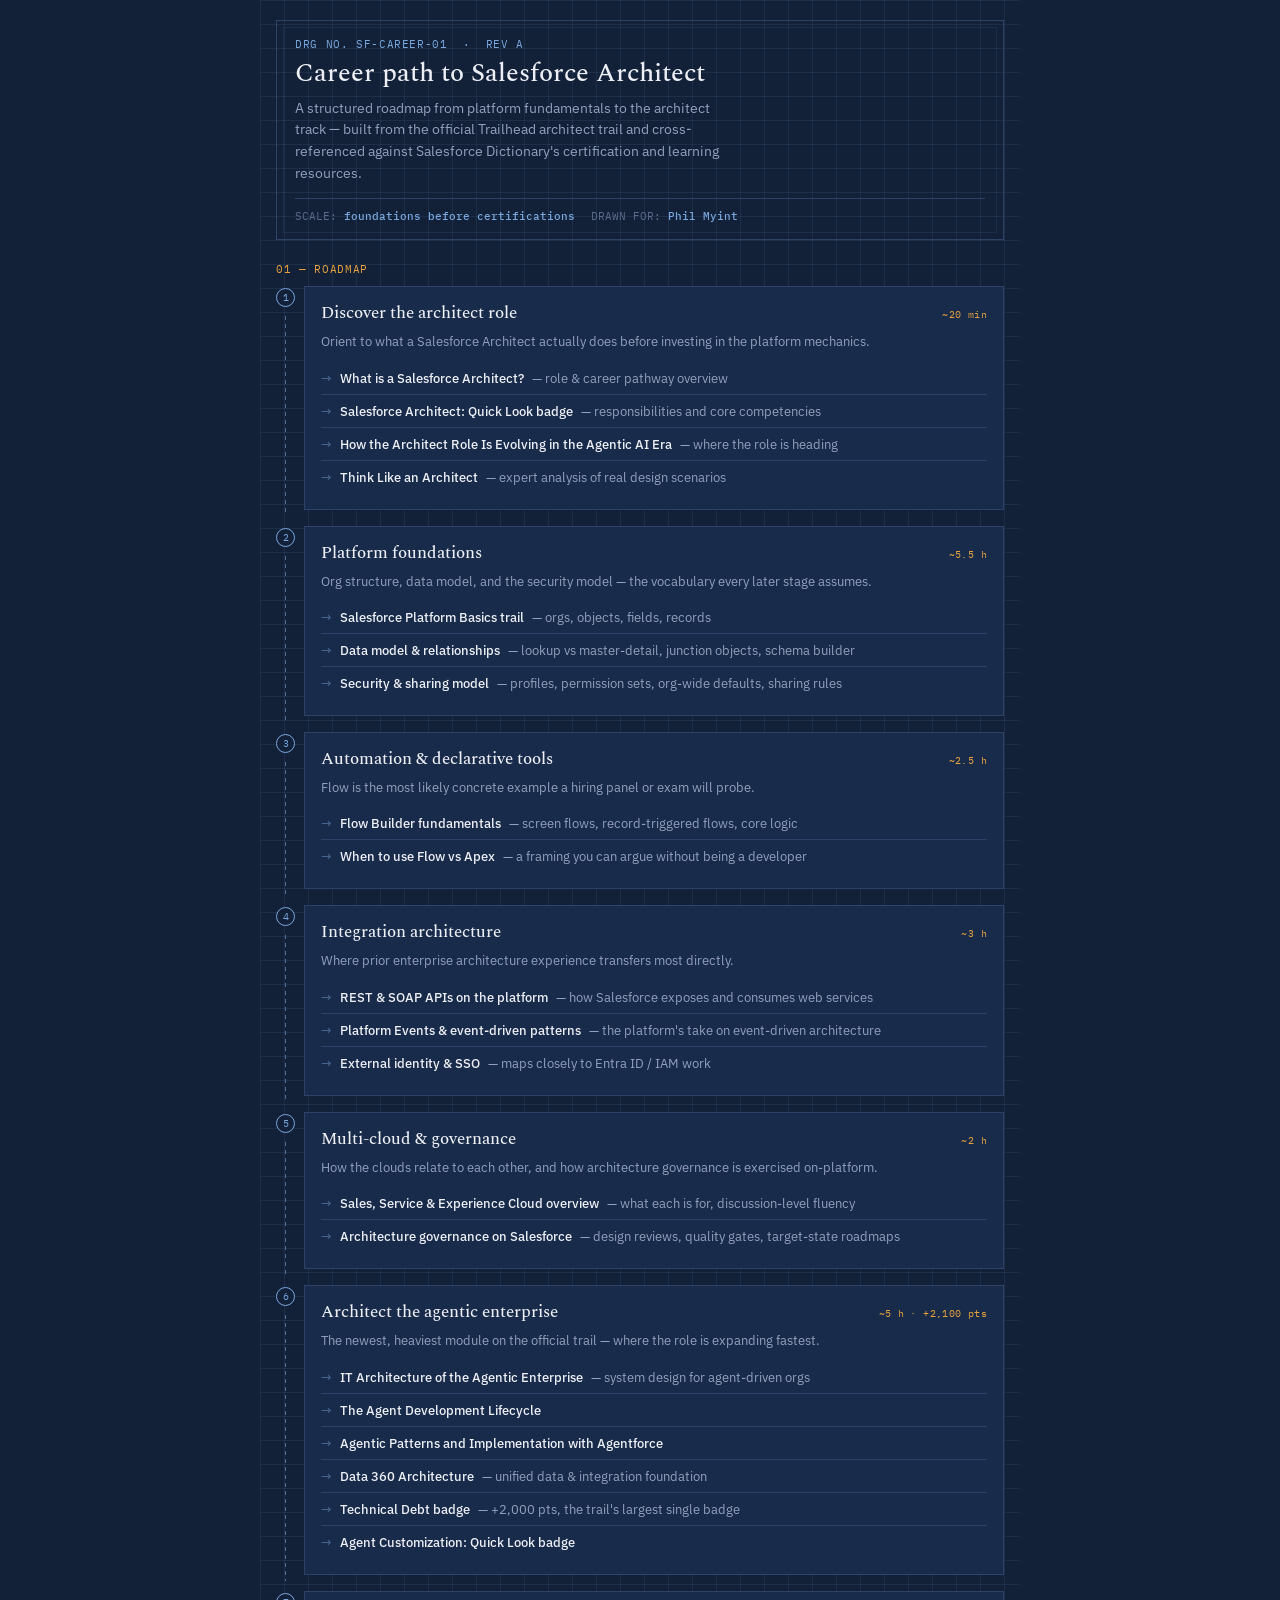
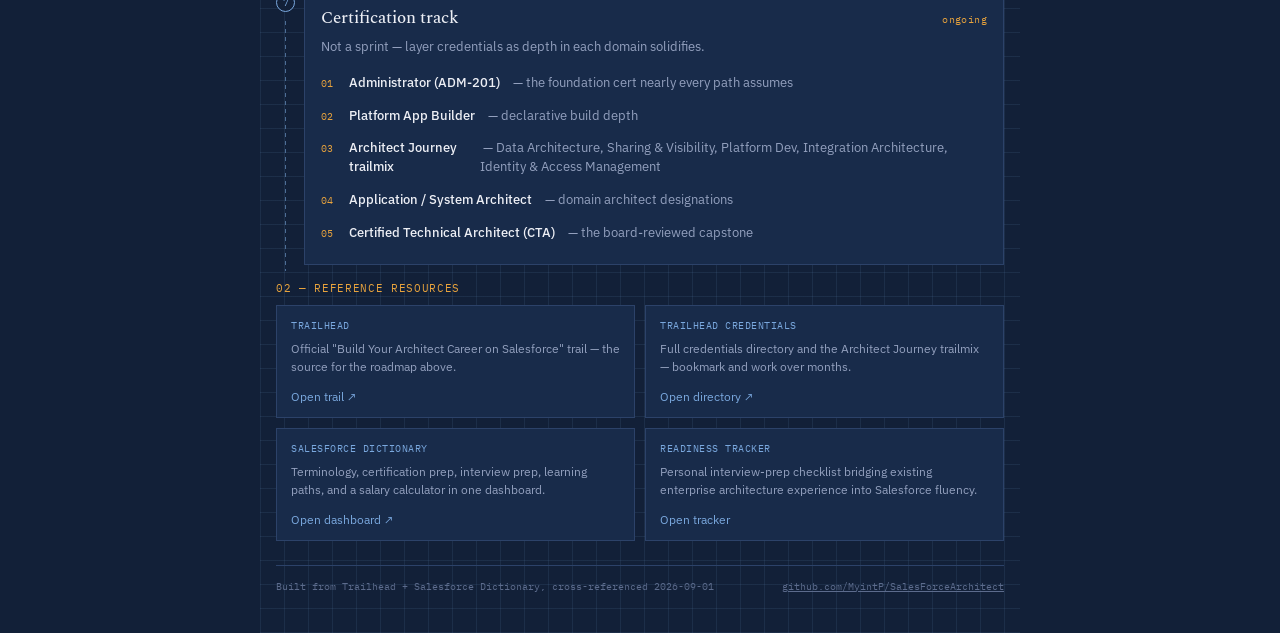
==== index.html @ 777f6c27 "Add Salesforce Architect career path site" ====
<!DOCTYPE html>
<html lang="en">
<head>
<meta charset="UTF-8">
<meta name="viewport" content="width=device-width, initial-scale=1.0">
<title>Career Path to Salesforce Architect</title>
<meta name="description" content="A structured roadmap from platform fundamentals to Salesforce Architect, built from the official Trailhead architect trail and Salesforce Dictionary resources.">
<style>
  @import url('https://fonts.googleapis.com/css2?family=Spectral:wght@400;500;600&family=IBM+Plex+Sans:wght@400;500;600&family=IBM+Plex+Mono:wght@500&display=swap');

  :root{
    --canvas:#122038;
    --panel:#182B4A;
    --panel-2:#1E345A;
    --grid-line:rgba(122,168,222,0.10);
    --draft:#7AA8DE;
    --draft-dim:#4E6E96;
    --amber:#E8A33D;
    --amber-dim:#8A6329;
    --ink:#EDEFF5;
    --ink-muted:#93A0BE;
    --ink-faint:#5C6B8C;
    --green:#7FBF8F;
    --green-dim:#3D5C46;
    --border:#2C4269;
  }
  *{box-sizing:border-box;}
  body{margin:0;background:var(--canvas);}
  .sheet{
    font-family:'IBM Plex Sans',sans-serif;
    color:var(--ink);
    background-image:
      linear-gradient(var(--grid-line) 1px, transparent 1px),
      linear-gradient(90deg, var(--grid-line) 1px, transparent 1px);
    background-size:24px 24px;
    padding:20px 16px 40px;
    max-width:760px;
    margin:0 auto;
  }
  .titleblock{
    border:1px solid var(--border);
    padding:16px 18px;
    margin-bottom:22px;
    position:relative;
  }
  .titleblock::before{
    content:'';
    position:absolute; top:6px; left:6px; right:6px; bottom:6px;
    border:1px solid var(--grid-line);
    pointer-events:none;
  }
  .doc-label{
    font-family:'IBM Plex Mono',monospace;
    font-size:10.5px;
    letter-spacing:0.06em;
    color:var(--draft);
    margin:0 0 6px;
  }
  h1{
    font-family:'Spectral',serif;
    font-weight:500;
    font-size:26px;
    line-height:1.25;
    margin:0 0 8px;
    color:var(--ink);
  }
  .sub{
    font-size:14px;
    color:var(--ink-muted);
    line-height:1.55;
    margin:0;
    max-width:56ch;
  }
  .meta-row{
    display:flex;
    flex-wrap:wrap;
    gap:16px;
    margin-top:14px;
    padding-top:10px;
    border-top:1px solid var(--border);
    font-family:'IBM Plex Mono',monospace;
    font-size:10.5px;
    color:var(--ink-faint);
  }
  .meta-row span b{color:var(--draft);font-weight:500;}

  .section-label{
    font-family:'IBM Plex Mono',monospace;
    font-size:11px;
    letter-spacing:0.06em;
    color:var(--amber);
    margin:0 0 10px;
    text-transform:uppercase;
  }

  .stage{
    position:relative;
    padding-left:28px;
    margin-bottom:6px;
  }
  .stage::before{
    content:'';
    position:absolute;
    left:9px; top:30px; bottom:-6px;
    width:1px;
    background:repeating-linear-gradient(to bottom, var(--draft-dim) 0 4px, transparent 4px 8px);
  }
  .stage:last-of-type::before{display:none;}
  .stage-num{
    position:absolute;
    left:0; top:2px;
    width:19px; height:19px;
    border:1px solid var(--draft);
    border-radius:50%;
    display:flex; align-items:center; justify-content:center;
    font-family:'IBM Plex Mono',monospace;
    font-size:10px;
    color:var(--draft);
    background:var(--canvas);
    z-index:1;
  }
  .stage-card{
    background:var(--panel);
    border:1px solid var(--border);
    margin-bottom:16px;
    padding:14px 16px 16px;
  }
  .stage-head{
    display:flex;
    justify-content:space-between;
    align-items:baseline;
    gap:10px;
    flex-wrap:wrap;
  }
  .stage-title{
    font-family:'Spectral',serif;
    font-size:16.5px;
    font-weight:500;
    margin:0;
    color:var(--ink);
  }
  .stage-when{
    font-family:'IBM Plex Mono',monospace;
    font-size:9.5px;
    letter-spacing:0.04em;
    color:var(--amber);
    white-space:nowrap;
  }
  .stage-brief{
    font-size:12.5px;
    color:var(--ink-muted);
    line-height:1.55;
    margin:6px 0 10px;
  }
  .stage-items{
    margin:0;
    padding:0;
    list-style:none;
  }
  .stage-items li{
    font-size:12.5px;
    color:var(--ink);
    line-height:1.6;
    padding:6px 0;
    border-top:1px solid var(--border);
    display:flex;
    gap:8px;
  }
  .stage-items li:first-child{border-top:none;}
  .stage-items li::before{
    content:'\2192';
    color:var(--draft-dim);
    flex-shrink:0;
  }
  .stage-items li b{color:var(--ink);font-weight:500;}
  .stage-items li span.note{color:var(--ink-muted);}

  .cert-track{
    background:var(--panel);
    border-left:2px solid var(--amber);
    padding:14px 16px;
    margin-bottom:16px;
  }
  .cert-row{
    display:flex;
    align-items:baseline;
    gap:10px;
    padding:7px 0;
    font-size:12.5px;
    line-height:1.5;
  }
  .cert-row .step{
    font-family:'IBM Plex Mono',monospace;
    font-size:10px;
    color:var(--amber);
    flex-shrink:0;
    width:18px;
  }
  .cert-row b{color:var(--ink);font-weight:500;}
  .cert-row span.detail{color:var(--ink-muted);}

  .resource-grid{
    display:grid;
    grid-template-columns:1fr;
    gap:10px;
    margin-bottom:16px;
  }
  @media(min-width:520px){
    .resource-grid{grid-template-columns:1fr 1fr;}
  }
  .resource-card{
    background:var(--panel);
    border:1px solid var(--border);
    padding:12px 14px;
  }
  .resource-card .rlabel{
    font-family:'IBM Plex Mono',monospace;
    font-size:10px;
    letter-spacing:0.05em;
    color:var(--draft);
    margin:0 0 6px;
  }
  .resource-card p{
    font-size:12px;
    color:var(--ink-muted);
    line-height:1.55;
    margin:0 0 8px;
  }
  .resource-card a{
    font-size:12px;
    color:var(--draft);
    text-decoration:none;
  }
  .resource-card a:hover{text-decoration:underline;}

  .cta-row{
    display:flex;
    flex-wrap:wrap;
    gap:10px;
    margin-top:6px;
  }
  .cta-btn{
    display:inline-flex;
    align-items:center;
    gap:6px;
    background:var(--panel-2);
    border:1px solid var(--border);
    color:var(--ink);
    text-decoration:none;
    font-family:'IBM Plex Mono',monospace;
    font-size:11px;
    padding:9px 14px;
  }
  .cta-btn:hover{border-color:var(--draft);color:var(--draft);}

  footer{
    margin-top:24px;
    padding-top:14px;
    border-top:1px solid var(--border);
    font-family:'IBM Plex Mono',monospace;
    font-size:10px;
    color:var(--ink-faint);
    display:flex;
    justify-content:space-between;
    flex-wrap:wrap;
    gap:8px;
  }
  footer a{color:var(--ink-faint);}
</style>
</head>
<body>
<div class="sheet">

  <div class="titleblock">
    <p class="doc-label">DRG NO. SF-CAREER-01 &nbsp;&middot;&nbsp; REV A</p>
    <h1>Career path to Salesforce Architect</h1>
    <p class="sub">A structured roadmap from platform fundamentals to the architect track — built from the official Trailhead architect trail and cross-referenced against Salesforce Dictionary's certification and learning resources.</p>
    <div class="meta-row">
      <span>SCALE: <b>foundations before certifications</b></span>
      <span>DRAWN FOR: <b>Phil Myint</b></span>
    </div>
  </div>

  <p class="section-label">01 &mdash; Roadmap</p>

  <div class="stage">
    <div class="stage-num">1</div>
    <div class="stage-card">
      <div class="stage-head">
        <p class="stage-title">Discover the architect role</p>
        <span class="stage-when">~20 min</span>
      </div>
      <p class="stage-brief">Orient to what a Salesforce Architect actually does before investing in the platform mechanics.</p>
      <ul class="stage-items">
        <li><b>What is a Salesforce Architect?</b> <span class="note">— role &amp; career pathway overview</span></li>
        <li><b>Salesforce Architect: Quick Look badge</b> <span class="note">— responsibilities and core competencies</span></li>
        <li><b>How the Architect Role Is Evolving in the Agentic AI Era</b> <span class="note">— where the role is heading</span></li>
        <li><b>Think Like an Architect</b> <span class="note">— expert analysis of real design scenarios</span></li>
      </ul>
    </div>
  </div>

  <div class="stage">
    <div class="stage-num">2</div>
    <div class="stage-card">
      <div class="stage-head">
        <p class="stage-title">Platform foundations</p>
        <span class="stage-when">~5.5 h</span>
      </div>
      <p class="stage-brief">Org structure, data model, and the security model — the vocabulary every later stage assumes.</p>
      <ul class="stage-items">
        <li><b>Salesforce Platform Basics trail</b> <span class="note">— orgs, objects, fields, records</span></li>
        <li><b>Data model &amp; relationships</b> <span class="note">— lookup vs master-detail, junction objects, schema builder</span></li>
        <li><b>Security &amp; sharing model</b> <span class="note">— profiles, permission sets, org-wide defaults, sharing rules</span></li>
      </ul>
    </div>
  </div>

  <div class="stage">
    <div class="stage-num">3</div>
    <div class="stage-card">
      <div class="stage-head">
        <p class="stage-title">Automation &amp; declarative tools</p>
        <span class="stage-when">~2.5 h</span>
      </div>
      <p class="stage-brief">Flow is the most likely concrete example a hiring panel or exam will probe.</p>
      <ul class="stage-items">
        <li><b>Flow Builder fundamentals</b> <span class="note">— screen flows, record-triggered flows, core logic</span></li>
        <li><b>When to use Flow vs Apex</b> <span class="note">— a framing you can argue without being a developer</span></li>
      </ul>
    </div>
  </div>

  <div class="stage">
    <div class="stage-num">4</div>
    <div class="stage-card">
      <div class="stage-head">
        <p class="stage-title">Integration architecture</p>
        <span class="stage-when">~3 h</span>
      </div>
      <p class="stage-brief">Where prior enterprise architecture experience transfers most directly.</p>
      <ul class="stage-items">
        <li><b>REST &amp; SOAP APIs on the platform</b> <span class="note">— how Salesforce exposes and consumes web services</span></li>
        <li><b>Platform Events &amp; event-driven patterns</b> <span class="note">— the platform's take on event-driven architecture</span></li>
        <li><b>External identity &amp; SSO</b> <span class="note">— maps closely to Entra ID / IAM work</span></li>
      </ul>
    </div>
  </div>

  <div class="stage">
    <div class="stage-num">5</div>
    <div class="stage-card">
      <div class="stage-head">
        <p class="stage-title">Multi-cloud &amp; governance</p>
        <span class="stage-when">~2 h</span>
      </div>
      <p class="stage-brief">How the clouds relate to each other, and how architecture governance is exercised on-platform.</p>
      <ul class="stage-items">
        <li><b>Sales, Service &amp; Experience Cloud overview</b> <span class="note">— what each is for, discussion-level fluency</span></li>
        <li><b>Architecture governance on Salesforce</b> <span class="note">— design reviews, quality gates, target-state roadmaps</span></li>
      </ul>
    </div>
  </div>

  <div class="stage">
    <div class="stage-num">6</div>
    <div class="stage-card">
      <div class="stage-head">
        <p class="stage-title">Architect the agentic enterprise</p>
        <span class="stage-when">~5 h &middot; +2,100 pts</span>
      </div>
      <p class="stage-brief">The newest, heaviest module on the official trail — where the role is expanding fastest.</p>
      <ul class="stage-items">
        <li><b>IT Architecture of the Agentic Enterprise</b> <span class="note">— system design for agent-driven orgs</span></li>
        <li><b>The Agent Development Lifecycle</b></li>
        <li><b>Agentic Patterns and Implementation with Agentforce</b></li>
        <li><b>Data 360 Architecture</b> <span class="note">— unified data &amp; integration foundation</span></li>
        <li><b>Technical Debt badge</b> <span class="note">— +2,000 pts, the trail's largest single badge</span></li>
        <li><b>Agent Customization: Quick Look badge</b></li>
      </ul>
    </div>
  </div>

  <div class="stage">
    <div class="stage-num">7</div>
    <div class="stage-card">
      <div class="stage-head">
        <p class="stage-title">Certification track</p>
        <span class="stage-when">ongoing</span>
      </div>
      <p class="stage-brief">Not a sprint — layer credentials as depth in each domain solidifies.</p>
      <div class="cert-track" style="margin:0;border-left:none;padding:0;">
        <div class="cert-row"><span class="step">01</span><b>Administrator (ADM-201)</b><span class="detail">&nbsp;&mdash; the foundation cert nearly every path assumes</span></div>
        <div class="cert-row"><span class="step">02</span><b>Platform App Builder</b><span class="detail">&nbsp;&mdash; declarative build depth</span></div>
        <div class="cert-row"><span class="step">03</span><b>Architect Journey trailmix</b><span class="detail">&nbsp;&mdash; Data Architecture, Sharing &amp; Visibility, Platform Dev, Integration Architecture, Identity &amp; Access Management</span></div>
        <div class="cert-row"><span class="step">04</span><b>Application / System Architect</b><span class="detail">&nbsp;&mdash; domain architect designations</span></div>
        <div class="cert-row"><span class="step">05</span><b>Certified Technical Architect (CTA)</b><span class="detail">&nbsp;&mdash; the board-reviewed capstone</span></div>
      </div>
    </div>
  </div>

  <p class="section-label">02 &mdash; Reference resources</p>

  <div class="resource-grid">
    <div class="resource-card">
      <p class="rlabel">TRAILHEAD</p>
      <p>Official "Build Your Architect Career on Salesforce" trail — the source for the roadmap above.</p>
      <a href="https://trailhead.salesforce.com/content/learn/trails/salesforce-architect-careers" target="_blank" rel="noopener">Open trail &#8599;</a>
    </div>
    <div class="resource-card">
      <p class="rlabel">TRAILHEAD CREDENTIALS</p>
      <p>Full credentials directory and the Architect Journey trailmix — bookmark and work over months.</p>
      <a href="https://trailhead.salesforce.com/credentials" target="_blank" rel="noopener">Open directory &#8599;</a>
    </div>
    <div class="resource-card">
      <p class="rlabel">SALESFORCE DICTIONARY</p>
      <p>Terminology, certification prep, interview prep, learning paths, and a salary calculator in one dashboard.</p>
      <a href="https://salesforcedictionary.com/dashboard" target="_blank" rel="noopener">Open dashboard &#8599;</a>
    </div>
    <div class="resource-card">
      <p class="rlabel">READINESS TRACKER</p>
      <p>Personal interview-prep checklist bridging existing enterprise architecture experience into Salesforce fluency.</p>
      <a href="salesforce_readiness_blueprint.html">Open tracker</a>
    </div>
  </div>

  <footer>
    <span>Built from Trailhead + Salesforce Dictionary, cross-referenced 2026-09-01</span>
    <span><a href="https://github.com/MyintP/SalesForceArchitect" target="_blank" rel="noopener">github.com/MyintP/SalesForceArchitect</a></span>
  </footer>

</div>
</body>
</html>
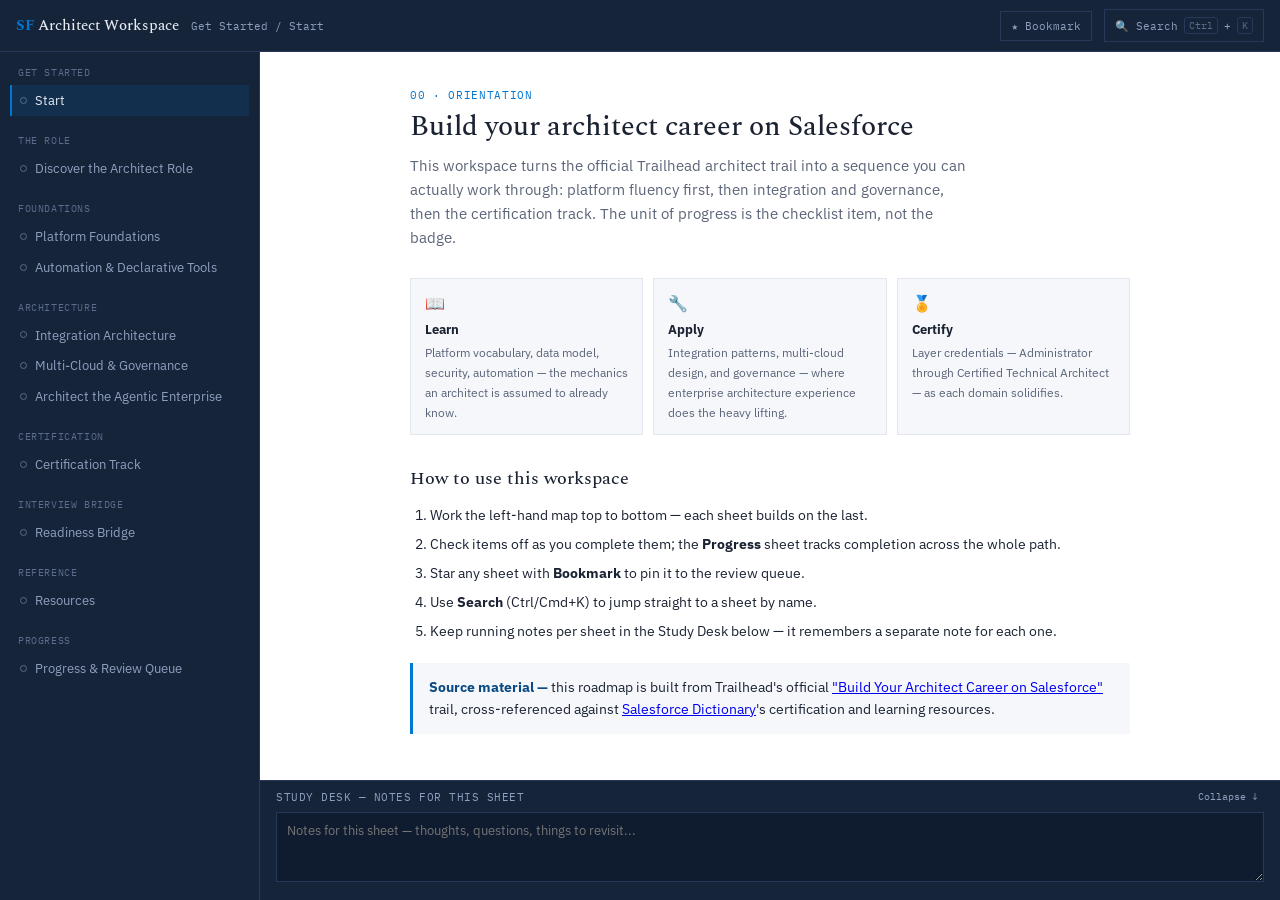
==== commit 7931fb0e: "Rebuild as full workspace app: sidebar nav, search, notes, progress tracking" ====
--- a/index.html
+++ b/index.html
@@ -3,432 +3,47 @@
 <head>
 <meta charset="UTF-8">
 <meta name="viewport" content="width=device-width, initial-scale=1.0">
-<title>Career Path to Salesforce Architect</title>
-<meta name="description" content="A structured roadmap from platform fundamentals to Salesforce Architect, built from the official Trailhead architect trail and Salesforce Dictionary resources.">
-<style>
-  @import url('https://fonts.googleapis.com/css2?family=Spectral:wght@400;500;600&family=IBM+Plex+Sans:wght@400;500;600&family=IBM+Plex+Mono:wght@500&display=swap');
-
-  :root{
-    --canvas:#122038;
-    --panel:#182B4A;
-    --panel-2:#1E345A;
-    --grid-line:rgba(122,168,222,0.10);
-    --draft:#7AA8DE;
-    --draft-dim:#4E6E96;
-    --amber:#E8A33D;
-    --amber-dim:#8A6329;
-    --ink:#EDEFF5;
-    --ink-muted:#93A0BE;
-    --ink-faint:#5C6B8C;
-    --green:#7FBF8F;
-    --green-dim:#3D5C46;
-    --border:#2C4269;
-  }
-  *{box-sizing:border-box;}
-  body{margin:0;background:var(--canvas);}
-  .sheet{
-    font-family:'IBM Plex Sans',sans-serif;
-    color:var(--ink);
-    background-image:
-      linear-gradient(var(--grid-line) 1px, transparent 1px),
-      linear-gradient(90deg, var(--grid-line) 1px, transparent 1px);
-    background-size:24px 24px;
-    padding:20px 16px 40px;
-    max-width:760px;
-    margin:0 auto;
-  }
-  .titleblock{
-    border:1px solid var(--border);
-    padding:16px 18px;
-    margin-bottom:22px;
-    position:relative;
-  }
-  .titleblock::before{
-    content:'';
-    position:absolute; top:6px; left:6px; right:6px; bottom:6px;
-    border:1px solid var(--grid-line);
-    pointer-events:none;
-  }
-  .doc-label{
-    font-family:'IBM Plex Mono',monospace;
-    font-size:10.5px;
-    letter-spacing:0.06em;
-    color:var(--draft);
-    margin:0 0 6px;
-  }
-  h1{
-    font-family:'Spectral',serif;
-    font-weight:500;
-    font-size:26px;
-    line-height:1.25;
-    margin:0 0 8px;
-    color:var(--ink);
-  }
-  .sub{
-    font-size:14px;
-    color:var(--ink-muted);
-    line-height:1.55;
-    margin:0;
-    max-width:56ch;
-  }
-  .meta-row{
-    display:flex;
-    flex-wrap:wrap;
-    gap:16px;
-    margin-top:14px;
-    padding-top:10px;
-    border-top:1px solid var(--border);
-    font-family:'IBM Plex Mono',monospace;
-    font-size:10.5px;
-    color:var(--ink-faint);
-  }
-  .meta-row span b{color:var(--draft);font-weight:500;}
-
-  .section-label{
-    font-family:'IBM Plex Mono',monospace;
-    font-size:11px;
-    letter-spacing:0.06em;
-    color:var(--amber);
-    margin:0 0 10px;
-    text-transform:uppercase;
-  }
-
-  .stage{
-    position:relative;
-    padding-left:28px;
-    margin-bottom:6px;
-  }
-  .stage::before{
-    content:'';
-    position:absolute;
-    left:9px; top:30px; bottom:-6px;
-    width:1px;
-    background:repeating-linear-gradient(to bottom, var(--draft-dim) 0 4px, transparent 4px 8px);
-  }
-  .stage:last-of-type::before{display:none;}
-  .stage-num{
-    position:absolute;
-    left:0; top:2px;
-    width:19px; height:19px;
-    border:1px solid var(--draft);
-    border-radius:50%;
-    display:flex; align-items:center; justify-content:center;
-    font-family:'IBM Plex Mono',monospace;
-    font-size:10px;
-    color:var(--draft);
-    background:var(--canvas);
-    z-index:1;
-  }
-  .stage-card{
-    background:var(--panel);
-    border:1px solid var(--border);
-    margin-bottom:16px;
-    padding:14px 16px 16px;
-  }
-  .stage-head{
-    display:flex;
-    justify-content:space-between;
-    align-items:baseline;
-    gap:10px;
-    flex-wrap:wrap;
-  }
-  .stage-title{
-    font-family:'Spectral',serif;
-    font-size:16.5px;
-    font-weight:500;
-    margin:0;
-    color:var(--ink);
-  }
-  .stage-when{
-    font-family:'IBM Plex Mono',monospace;
-    font-size:9.5px;
-    letter-spacing:0.04em;
-    color:var(--amber);
-    white-space:nowrap;
-  }
-  .stage-brief{
-    font-size:12.5px;
-    color:var(--ink-muted);
-    line-height:1.55;
-    margin:6px 0 10px;
-  }
-  .stage-items{
-    margin:0;
-    padding:0;
-    list-style:none;
-  }
-  .stage-items li{
-    font-size:12.5px;
-    color:var(--ink);
-    line-height:1.6;
-    padding:6px 0;
-    border-top:1px solid var(--border);
-    display:flex;
-    gap:8px;
-  }
-  .stage-items li:first-child{border-top:none;}
-  .stage-items li::before{
-    content:'\2192';
-    color:var(--draft-dim);
-    flex-shrink:0;
-  }
-  .stage-items li b{color:var(--ink);font-weight:500;}
-  .stage-items li span.note{color:var(--ink-muted);}
-
-  .cert-track{
-    background:var(--panel);
-    border-left:2px solid var(--amber);
-    padding:14px 16px;
-    margin-bottom:16px;
-  }
-  .cert-row{
-    display:flex;
-    align-items:baseline;
-    gap:10px;
-    padding:7px 0;
-    font-size:12.5px;
-    line-height:1.5;
-  }
-  .cert-row .step{
-    font-family:'IBM Plex Mono',monospace;
-    font-size:10px;
-    color:var(--amber);
-    flex-shrink:0;
-    width:18px;
-  }
-  .cert-row b{color:var(--ink);font-weight:500;}
-  .cert-row span.detail{color:var(--ink-muted);}
-
-  .resource-grid{
-    display:grid;
-    grid-template-columns:1fr;
-    gap:10px;
-    margin-bottom:16px;
-  }
-  @media(min-width:520px){
-    .resource-grid{grid-template-columns:1fr 1fr;}
-  }
-  .resource-card{
-    background:var(--panel);
-    border:1px solid var(--border);
-    padding:12px 14px;
-  }
-  .resource-card .rlabel{
-    font-family:'IBM Plex Mono',monospace;
-    font-size:10px;
-    letter-spacing:0.05em;
-    color:var(--draft);
-    margin:0 0 6px;
-  }
-  .resource-card p{
-    font-size:12px;
-    color:var(--ink-muted);
-    line-height:1.55;
-    margin:0 0 8px;
-  }
-  .resource-card a{
-    font-size:12px;
-    color:var(--draft);
-    text-decoration:none;
-  }
-  .resource-card a:hover{text-decoration:underline;}
-
-  .cta-row{
-    display:flex;
-    flex-wrap:wrap;
-    gap:10px;
-    margin-top:6px;
-  }
-  .cta-btn{
-    display:inline-flex;
-    align-items:center;
-    gap:6px;
-    background:var(--panel-2);
-    border:1px solid var(--border);
-    color:var(--ink);
-    text-decoration:none;
-    font-family:'IBM Plex Mono',monospace;
-    font-size:11px;
-    padding:9px 14px;
-  }
-  .cta-btn:hover{border-color:var(--draft);color:var(--draft);}
-
-  footer{
-    margin-top:24px;
-    padding-top:14px;
-    border-top:1px solid var(--border);
-    font-family:'IBM Plex Mono',monospace;
-    font-size:10px;
-    color:var(--ink-faint);
-    display:flex;
-    justify-content:space-between;
-    flex-wrap:wrap;
-    gap:8px;
-  }
-  footer a{color:var(--ink-faint);}
-</style>
+<title>Salesforce Architect Career Workspace</title>
+<meta name="description" content="A certification and career workspace for the path to Salesforce Architect — built from the official Trailhead architect trail and Salesforce Dictionary resources.">
+<link rel="stylesheet" href="styles.css">
 </head>
 <body>
-<div class="sheet">
+<div class="app">
 
-  <div class="titleblock">
-    <p class="doc-label">DRG NO. SF-CAREER-01 &nbsp;&middot;&nbsp; REV A</p>
-    <h1>Career path to Salesforce Architect</h1>
-    <p class="sub">A structured roadmap from platform fundamentals to the architect track — built from the official Trailhead architect trail and cross-referenced against Salesforce Dictionary's certification and learning resources.</p>
-    <div class="meta-row">
-      <span>SCALE: <b>foundations before certifications</b></span>
-      <span>DRAWN FOR: <b>Phil Myint</b></span>
-    </div>
+  <div class="context-bar">
+    <button class="nav-toggle" id="nav-toggle" aria-label="Toggle navigation" title="Toggle navigation">&#9776;</button>
+    <div class="brand"><b>SF</b>&nbsp;Architect Workspace</div>
+    <div class="context-current" id="context-current"></div>
+    <div class="context-spacer"></div>
+    <button class="icon-btn" id="bookmark-btn" title="Bookmark this sheet">&#9733; Bookmark</button>
+    <button class="icon-btn" id="search-btn" title="Search the workspace">&#128269; Search <kbd>Ctrl</kbd>+<kbd>K</kbd></button>
   </div>
 
-  <p class="section-label">01 &mdash; Roadmap</p>
+  <nav class="sidebar" id="sidebar"></nav>
 
-  <div class="stage">
-    <div class="stage-num">1</div>
-    <div class="stage-card">
-      <div class="stage-head">
-        <p class="stage-title">Discover the architect role</p>
-        <span class="stage-when">~20 min</span>
+  <div class="workspace">
+    <div class="canvas" id="canvas"></div>
+
+    <div class="study-desk" id="study-desk">
+      <div class="desk-head" id="desk-head">
+        <span class="desk-title">Study Desk &mdash; notes for this sheet</span>
+        <button class="desk-collapse" id="desk-collapse">Collapse &#8595;</button>
       </div>
-      <p class="stage-brief">Orient to what a Salesforce Architect actually does before investing in the platform mechanics.</p>
-      <ul class="stage-items">
-        <li><b>What is a Salesforce Architect?</b> <span class="note">— role &amp; career pathway overview</span></li>
-        <li><b>Salesforce Architect: Quick Look badge</b> <span class="note">— responsibilities and core competencies</span></li>
-        <li><b>How the Architect Role Is Evolving in the Agentic AI Era</b> <span class="note">— where the role is heading</span></li>
-        <li><b>Think Like an Architect</b> <span class="note">— expert analysis of real design scenarios</span></li>
-      </ul>
-    </div>
-  </div>
-
-  <div class="stage">
-    <div class="stage-num">2</div>
-    <div class="stage-card">
-      <div class="stage-head">
-        <p class="stage-title">Platform foundations</p>
-        <span class="stage-when">~5.5 h</span>
-      </div>
-      <p class="stage-brief">Org structure, data model, and the security model — the vocabulary every later stage assumes.</p>
-      <ul class="stage-items">
-        <li><b>Salesforce Platform Basics trail</b> <span class="note">— orgs, objects, fields, records</span></li>
-        <li><b>Data model &amp; relationships</b> <span class="note">— lookup vs master-detail, junction objects, schema builder</span></li>
-        <li><b>Security &amp; sharing model</b> <span class="note">— profiles, permission sets, org-wide defaults, sharing rules</span></li>
-      </ul>
-    </div>
-  </div>
-
-  <div class="stage">
-    <div class="stage-num">3</div>
-    <div class="stage-card">
-      <div class="stage-head">
-        <p class="stage-title">Automation &amp; declarative tools</p>
-        <span class="stage-when">~2.5 h</span>
-      </div>
-      <p class="stage-brief">Flow is the most likely concrete example a hiring panel or exam will probe.</p>
-      <ul class="stage-items">
-        <li><b>Flow Builder fundamentals</b> <span class="note">— screen flows, record-triggered flows, core logic</span></li>
-        <li><b>When to use Flow vs Apex</b> <span class="note">— a framing you can argue without being a developer</span></li>
-      </ul>
-    </div>
-  </div>
-
-  <div class="stage">
-    <div class="stage-num">4</div>
-    <div class="stage-card">
-      <div class="stage-head">
-        <p class="stage-title">Integration architecture</p>
-        <span class="stage-when">~3 h</span>
-      </div>
-      <p class="stage-brief">Where prior enterprise architecture experience transfers most directly.</p>
-      <ul class="stage-items">
-        <li><b>REST &amp; SOAP APIs on the platform</b> <span class="note">— how Salesforce exposes and consumes web services</span></li>
-        <li><b>Platform Events &amp; event-driven patterns</b> <span class="note">— the platform's take on event-driven architecture</span></li>
-        <li><b>External identity &amp; SSO</b> <span class="note">— maps closely to Entra ID / IAM work</span></li>
-      </ul>
-    </div>
-  </div>
-
-  <div class="stage">
-    <div class="stage-num">5</div>
-    <div class="stage-card">
-      <div class="stage-head">
-        <p class="stage-title">Multi-cloud &amp; governance</p>
-        <span class="stage-when">~2 h</span>
-      </div>
-      <p class="stage-brief">How the clouds relate to each other, and how architecture governance is exercised on-platform.</p>
-      <ul class="stage-items">
-        <li><b>Sales, Service &amp; Experience Cloud overview</b> <span class="note">— what each is for, discussion-level fluency</span></li>
-        <li><b>Architecture governance on Salesforce</b> <span class="note">— design reviews, quality gates, target-state roadmaps</span></li>
-      </ul>
-    </div>
-  </div>
-
-  <div class="stage">
-    <div class="stage-num">6</div>
-    <div class="stage-card">
-      <div class="stage-head">
-        <p class="stage-title">Architect the agentic enterprise</p>
-        <span class="stage-when">~5 h &middot; +2,100 pts</span>
-      </div>
-      <p class="stage-brief">The newest, heaviest module on the official trail — where the role is expanding fastest.</p>
-      <ul class="stage-items">
-        <li><b>IT Architecture of the Agentic Enterprise</b> <span class="note">— system design for agent-driven orgs</span></li>
-        <li><b>The Agent Development Lifecycle</b></li>
-        <li><b>Agentic Patterns and Implementation with Agentforce</b></li>
-        <li><b>Data 360 Architecture</b> <span class="note">— unified data &amp; integration foundation</span></li>
-        <li><b>Technical Debt badge</b> <span class="note">— +2,000 pts, the trail's largest single badge</span></li>
-        <li><b>Agent Customization: Quick Look badge</b></li>
-      </ul>
-    </div>
-  </div>
-
-  <div class="stage">
-    <div class="stage-num">7</div>
-    <div class="stage-card">
-      <div class="stage-head">
-        <p class="stage-title">Certification track</p>
-        <span class="stage-when">ongoing</span>
-      </div>
-      <p class="stage-brief">Not a sprint — layer credentials as depth in each domain solidifies.</p>
-      <div class="cert-track" style="margin:0;border-left:none;padding:0;">
-        <div class="cert-row"><span class="step">01</span><b>Administrator (ADM-201)</b><span class="detail">&nbsp;&mdash; the foundation cert nearly every path assumes</span></div>
-        <div class="cert-row"><span class="step">02</span><b>Platform App Builder</b><span class="detail">&nbsp;&mdash; declarative build depth</span></div>
-        <div class="cert-row"><span class="step">03</span><b>Architect Journey trailmix</b><span class="detail">&nbsp;&mdash; Data Architecture, Sharing &amp; Visibility, Platform Dev, Integration Architecture, Identity &amp; Access Management</span></div>
-        <div class="cert-row"><span class="step">04</span><b>Application / System Architect</b><span class="detail">&nbsp;&mdash; domain architect designations</span></div>
-        <div class="cert-row"><span class="step">05</span><b>Certified Technical Architect (CTA)</b><span class="detail">&nbsp;&mdash; the board-reviewed capstone</span></div>
+      <div class="desk-body">
+        <textarea id="desk-notes" placeholder="Notes for this sheet — thoughts, questions, things to revisit..."></textarea>
       </div>
     </div>
   </div>
 
-  <p class="section-label">02 &mdash; Reference resources</p>
+</div>
 
-  <div class="resource-grid">
-    <div class="resource-card">
-      <p class="rlabel">TRAILHEAD</p>
-      <p>Official "Build Your Architect Career on Salesforce" trail — the source for the roadmap above.</p>
-      <a href="https://trailhead.salesforce.com/content/learn/trails/salesforce-architect-careers" target="_blank" rel="noopener">Open trail &#8599;</a>
-    </div>
-    <div class="resource-card">
-      <p class="rlabel">TRAILHEAD CREDENTIALS</p>
-      <p>Full credentials directory and the Architect Journey trailmix — bookmark and work over months.</p>
-      <a href="https://trailhead.salesforce.com/credentials" target="_blank" rel="noopener">Open directory &#8599;</a>
-    </div>
-    <div class="resource-card">
-      <p class="rlabel">SALESFORCE DICTIONARY</p>
-      <p>Terminology, certification prep, interview prep, learning paths, and a salary calculator in one dashboard.</p>
-      <a href="https://salesforcedictionary.com/dashboard" target="_blank" rel="noopener">Open dashboard &#8599;</a>
-    </div>
-    <div class="resource-card">
-      <p class="rlabel">READINESS TRACKER</p>
-      <p>Personal interview-prep checklist bridging existing enterprise architecture experience into Salesforce fluency.</p>
-      <a href="salesforce_readiness_blueprint.html">Open tracker</a>
-    </div>
+<div class="search-overlay" id="search-overlay">
+  <div class="search-box">
+    <input type="text" id="search-input" placeholder="Jump to a sheet by name...">
+    <div class="search-results" id="search-results"></div>
   </div>
+</div>
 
-  <footer>
-    <span>Built from Trailhead + Salesforce Dictionary, cross-referenced 2026-09-01</span>
-    <span><a href="https://github.com/MyintP/SalesForceArchitect" target="_blank" rel="noopener">github.com/MyintP/SalesForceArchitect</a></span>
-  </footer>
-
-</div>
+<script src="app.js"></script>
 </body>
 </html>
--- a/styles.css
+++ b/styles.css
@@ -0,0 +1,412 @@
+/* Salesforce Architect Career Workspace — design system
+   Dark app shell, light reading canvas, one accent colour. */
+
+@import url('https://fonts.googleapis.com/css2?family=Spectral:wght@400;500;600&family=IBM+Plex+Sans:wght@400;500;600&family=IBM+Plex+Mono:wght@500&display=swap');
+
+:root{
+  --shell-bg:#0F1B2E;
+  --shell-panel:#152438;
+  --shell-panel-2:#1B2E48;
+  --shell-border:#26395A;
+  --shell-ink:#E8ECF5;
+  --shell-ink-muted:#8FA0BF;
+  --shell-ink-faint:#5B6C8C;
+  --accent:#0176D3;
+  --accent-dim:#0B4A82;
+  --accent-soft:rgba(1,118,211,0.14);
+  --canvas-bg:#FFFFFF;
+  --canvas-ink:#1B2333;
+  --canvas-ink-muted:#5B6478;
+  --canvas-border:#E2E6EF;
+  --canvas-panel:#F5F7FB;
+  --green:#2E844A;
+  --green-soft:rgba(46,132,74,0.12);
+  --amber:#B8860B;
+}
+
+*{box-sizing:border-box;}
+html,body{height:100%;}
+body{
+  margin:0;
+  background:var(--shell-bg);
+  font-family:'IBM Plex Sans',sans-serif;
+  color:var(--shell-ink);
+  overflow:hidden;
+}
+
+.app{
+  display:grid;
+  grid-template-columns:260px 1fr;
+  grid-template-rows:52px 1fr;
+  height:100vh;
+}
+
+/* ---- Context bar ---- */
+.context-bar{
+  grid-column:1 / -1;
+  display:flex;
+  align-items:center;
+  gap:12px;
+  padding:0 16px;
+  background:var(--shell-panel);
+  border-bottom:1px solid var(--shell-border);
+}
+.nav-toggle{
+  display:none;
+  background:none;
+  border:1px solid var(--shell-border);
+  color:var(--shell-ink);
+  width:32px;height:32px;
+  cursor:pointer;
+  font-size:14px;
+}
+.brand{
+  font-family:'Spectral',serif;
+  font-size:15px;
+  font-weight:500;
+  color:var(--shell-ink);
+  white-space:nowrap;
+}
+.brand b{color:var(--accent);}
+.context-current{
+  font-family:'IBM Plex Mono',monospace;
+  font-size:11px;
+  color:var(--shell-ink-muted);
+  white-space:nowrap;
+  overflow:hidden;
+  text-overflow:ellipsis;
+}
+.context-spacer{flex:1;}
+.icon-btn{
+  display:flex;
+  align-items:center;
+  gap:6px;
+  background:none;
+  border:1px solid var(--shell-border);
+  color:var(--shell-ink-muted);
+  font-family:'IBM Plex Mono',monospace;
+  font-size:11px;
+  padding:7px 10px;
+  cursor:pointer;
+  white-space:nowrap;
+}
+.icon-btn:hover{border-color:var(--accent);color:var(--shell-ink);}
+.icon-btn.active{border-color:var(--amber);color:var(--amber);}
+kbd{
+  font-family:'IBM Plex Mono',monospace;
+  font-size:9.5px;
+  border:1px solid var(--shell-border);
+  border-radius:3px;
+  padding:1px 4px;
+  color:var(--shell-ink-faint);
+}
+
+/* ---- Sidebar ---- */
+.sidebar{
+  background:var(--shell-panel);
+  border-right:1px solid var(--shell-border);
+  overflow-y:auto;
+  padding:14px 10px 40px;
+}
+.nav-group{margin-bottom:18px;}
+.nav-group-label{
+  font-family:'IBM Plex Mono',monospace;
+  font-size:10px;
+  letter-spacing:0.06em;
+  color:var(--shell-ink-faint);
+  text-transform:uppercase;
+  margin:0 0 6px;
+  padding:0 8px;
+}
+.nav-item{
+  display:flex;
+  align-items:center;
+  gap:8px;
+  padding:7px 8px;
+  cursor:pointer;
+  border-left:2px solid transparent;
+  font-size:12.5px;
+  color:var(--shell-ink-muted);
+  line-height:1.35;
+}
+.nav-item:hover{background:var(--shell-panel-2);color:var(--shell-ink);}
+.nav-item.current{
+  background:var(--accent-soft);
+  border-left-color:var(--accent);
+  color:var(--shell-ink);
+}
+.nav-dot{
+  width:7px;height:7px;
+  border-radius:50%;
+  border:1px solid var(--shell-ink-faint);
+  flex-shrink:0;
+}
+.nav-dot.done{background:var(--green);border-color:var(--green);}
+.nav-dot.partial{background:var(--amber);border-color:var(--amber);}
+.nav-star{
+  margin-left:auto;
+  color:var(--shell-ink-faint);
+  font-size:11px;
+}
+.nav-item.bookmarked .nav-star{color:var(--amber);}
+
+/* ---- Workspace ---- */
+.workspace{
+  display:flex;
+  flex-direction:column;
+  overflow:hidden;
+  background:var(--canvas-bg);
+}
+.canvas{
+  flex:1;
+  overflow-y:auto;
+  padding:36px 44px 60px;
+}
+.canvas-inner{max-width:720px;margin:0 auto;color:var(--canvas-ink);}
+
+.sheet-eyebrow{
+  font-family:'IBM Plex Mono',monospace;
+  font-size:11px;
+  letter-spacing:0.06em;
+  color:var(--accent);
+  text-transform:uppercase;
+  margin:0 0 8px;
+}
+.sheet-title{
+  font-family:'Spectral',serif;
+  font-weight:500;
+  font-size:28px;
+  line-height:1.2;
+  margin:0 0 10px;
+  color:var(--canvas-ink);
+}
+.sheet-lede{
+  font-size:15px;
+  line-height:1.6;
+  color:var(--canvas-ink-muted);
+  margin:0 0 28px;
+  max-width:62ch;
+}
+.sheet-meta{
+  display:flex;
+  gap:16px;
+  font-family:'IBM Plex Mono',monospace;
+  font-size:11px;
+  color:var(--canvas-ink-muted);
+  margin-bottom:24px;
+  padding-bottom:16px;
+  border-bottom:1px solid var(--canvas-border);
+}
+
+.kad-strip{
+  display:grid;
+  grid-template-columns:repeat(3,1fr);
+  gap:10px;
+  margin-bottom:28px;
+}
+.kad-card{
+  background:var(--canvas-panel);
+  border:1px solid var(--canvas-border);
+  padding:12px 14px;
+}
+.kad-card .k-icon{font-size:16px;margin-bottom:6px;display:block;}
+.kad-card b{display:block;font-size:12.5px;margin-bottom:4px;color:var(--canvas-ink);}
+.kad-card span{font-size:11.5px;line-height:1.5;color:var(--canvas-ink-muted);}
+
+h2.section-h{
+  font-family:'Spectral',serif;
+  font-size:18px;
+  font-weight:500;
+  margin:30px 0 12px;
+  color:var(--canvas-ink);
+}
+p.body-text{
+  font-size:14px;
+  line-height:1.65;
+  color:var(--canvas-ink);
+  margin:0 0 14px;
+}
+ol.step-list, ul.plain-list{
+  margin:0 0 16px;
+  padding-left:20px;
+}
+ol.step-list li, ul.plain-list li{
+  font-size:14px;
+  line-height:1.65;
+  color:var(--canvas-ink);
+  margin-bottom:6px;
+}
+
+.item-row{
+  display:flex;
+  gap:10px;
+  align-items:flex-start;
+  padding:10px 0;
+  border-top:1px solid var(--canvas-border);
+}
+.item-row:first-child{border-top:none;}
+.item-row input[type=checkbox]{
+  appearance:none;-webkit-appearance:none;
+  width:16px;height:16px;
+  border:1px solid #C3CCDC;
+  margin-top:2px;
+  flex-shrink:0;
+  cursor:pointer;
+  position:relative;
+}
+.item-row input[type=checkbox]:checked{background:var(--green-soft);border-color:var(--green);}
+.item-row input[type=checkbox]:checked::after{
+  content:'';position:absolute;left:4px;top:1px;
+  width:5px;height:9px;border:solid var(--green);border-width:0 2px 2px 0;
+  transform:rotate(40deg);
+}
+.item-row .item-text{flex:1;}
+.item-row .item-title{font-size:13.5px;color:var(--canvas-ink);margin:0 0 2px;font-weight:500;}
+.item-row .item-title.checked{color:#9AA3B5;text-decoration:line-through;font-weight:400;}
+.item-row .item-note{font-size:12.5px;color:var(--canvas-ink-muted);line-height:1.5;margin:0;}
+.item-row .item-tag{
+  font-family:'IBM Plex Mono',monospace;
+  font-size:9.5px;color:var(--canvas-ink-muted);
+  white-space:nowrap;margin-top:2px;
+}
+
+.callout{
+  background:var(--canvas-panel);
+  border-left:3px solid var(--accent);
+  padding:14px 16px;
+  margin:20px 0;
+  font-size:13.5px;
+  line-height:1.6;
+  color:var(--canvas-ink);
+}
+.callout b{color:var(--accent-dim);}
+.callout.amber{border-left-color:var(--amber);}
+
+.resource-list{margin:0 0 16px;padding:0;list-style:none;}
+.resource-list li{
+  padding:12px 14px;
+  border:1px solid var(--canvas-border);
+  margin-bottom:8px;
+}
+.resource-list .r-title{font-size:13.5px;font-weight:500;color:var(--canvas-ink);margin:0 0 4px;}
+.resource-list .r-desc{font-size:12.5px;color:var(--canvas-ink-muted);line-height:1.5;margin:0 0 8px;}
+.resource-list a{color:var(--accent);text-decoration:none;font-size:12.5px;font-family:'IBM Plex Mono',monospace;}
+.resource-list a:hover{text-decoration:underline;}
+
+.progress-summary{
+  display:flex;
+  align-items:center;
+  gap:16px;
+  background:var(--canvas-panel);
+  border:1px solid var(--canvas-border);
+  padding:16px;
+  margin-bottom:24px;
+}
+.progress-ring{width:56px;height:56px;flex-shrink:0;}
+.progress-summary .p-label{font-size:12px;color:var(--canvas-ink-muted);margin:0 0 2px;}
+.progress-summary .p-count{font-family:'IBM Plex Mono',monospace;font-size:17px;color:var(--canvas-ink);margin:0;}
+
+.sheet-progress-table{width:100%;border-collapse:collapse;margin-bottom:20px;}
+.sheet-progress-table td{padding:8px 4px;border-top:1px solid var(--canvas-border);font-size:13px;}
+.sheet-progress-table td:first-child{color:var(--canvas-ink);cursor:pointer;}
+.sheet-progress-table td:first-child:hover{color:var(--accent);}
+.sheet-progress-table td:last-child{font-family:'IBM Plex Mono',monospace;font-size:11px;color:var(--canvas-ink-muted);text-align:right;}
+.mini-bar{height:4px;background:var(--canvas-border);width:100px;display:inline-block;margin-right:8px;position:relative;top:-1px;}
+.mini-bar-fill{height:100%;background:var(--accent);}
+
+/* ---- Study desk ---- */
+.study-desk{
+  border-top:1px solid var(--shell-border);
+  background:var(--shell-panel);
+  flex-shrink:0;
+  transition:height 0.15s ease;
+}
+.desk-head{
+  display:flex;
+  align-items:center;
+  justify-content:space-between;
+  padding:8px 16px;
+  cursor:pointer;
+}
+.desk-title{
+  font-family:'IBM Plex Mono',monospace;
+  font-size:10.5px;
+  letter-spacing:0.05em;
+  color:var(--shell-ink-muted);
+  text-transform:uppercase;
+}
+.desk-collapse{
+  background:none;border:none;color:var(--shell-ink-muted);
+  font-family:'IBM Plex Mono',monospace;font-size:10px;cursor:pointer;
+}
+.desk-body{padding:0 16px 14px;}
+.study-desk.collapsed .desk-body{display:none;}
+.study-desk textarea{
+  width:100%;min-height:70px;
+  background:var(--shell-bg);
+  border:1px solid var(--shell-border);
+  color:var(--shell-ink);
+  font-family:'IBM Plex Sans',sans-serif;
+  font-size:12.5px;line-height:1.5;
+  padding:8px 10px;resize:vertical;
+}
+.study-desk textarea:focus{outline:1px solid var(--accent);}
+
+/* ---- Search overlay ---- */
+.search-overlay{
+  position:fixed;inset:0;
+  background:rgba(6,12,22,0.6);
+  display:none;
+  align-items:flex-start;
+  justify-content:center;
+  padding-top:12vh;
+  z-index:50;
+}
+.search-overlay.open{display:flex;}
+.search-box{
+  width:90%;max-width:480px;
+  background:var(--shell-panel);
+  border:1px solid var(--accent);
+  box-shadow:0 12px 40px rgba(0,0,0,0.4);
+}
+.search-box input{
+  width:100%;
+  background:none;border:none;
+  border-bottom:1px solid var(--shell-border);
+  color:var(--shell-ink);
+  font-size:14px;
+  padding:14px 16px;
+  font-family:'IBM Plex Sans',sans-serif;
+}
+.search-box input:focus{outline:none;}
+.search-results{max-height:280px;overflow-y:auto;}
+.search-result{
+  padding:10px 16px;
+  font-size:13px;
+  color:var(--shell-ink-muted);
+  cursor:pointer;
+  display:flex;justify-content:space-between;gap:10px;
+}
+.search-result:hover, .search-result.active{background:var(--shell-panel-2);color:var(--shell-ink);}
+.search-result .sr-group{font-family:'IBM Plex Mono',monospace;font-size:10px;color:var(--shell-ink-faint);}
+.search-empty{padding:16px;font-size:12.5px;color:var(--shell-ink-faint);}
+
+/* ---- Responsive ---- */
+@media (max-width:860px){
+  .app{grid-template-columns:1fr;}
+  .nav-toggle{display:flex;align-items:center;justify-content:center;}
+  .sidebar{
+    position:fixed;top:52px;bottom:0;left:0;width:260px;
+    transform:translateX(-100%);
+    transition:transform 0.18s ease;
+    z-index:40;
+  }
+  .sidebar.open{transform:translateX(0);}
+  .canvas{padding:24px 18px 48px;}
+  .kad-strip{grid-template-columns:1fr;}
+  .sheet-title{font-size:22px;}
+}
+
+::-webkit-scrollbar{width:10px;height:10px;}
+::-webkit-scrollbar-track{background:transparent;}
+::-webkit-scrollbar-thumb{background:var(--shell-border);border-radius:5px;}
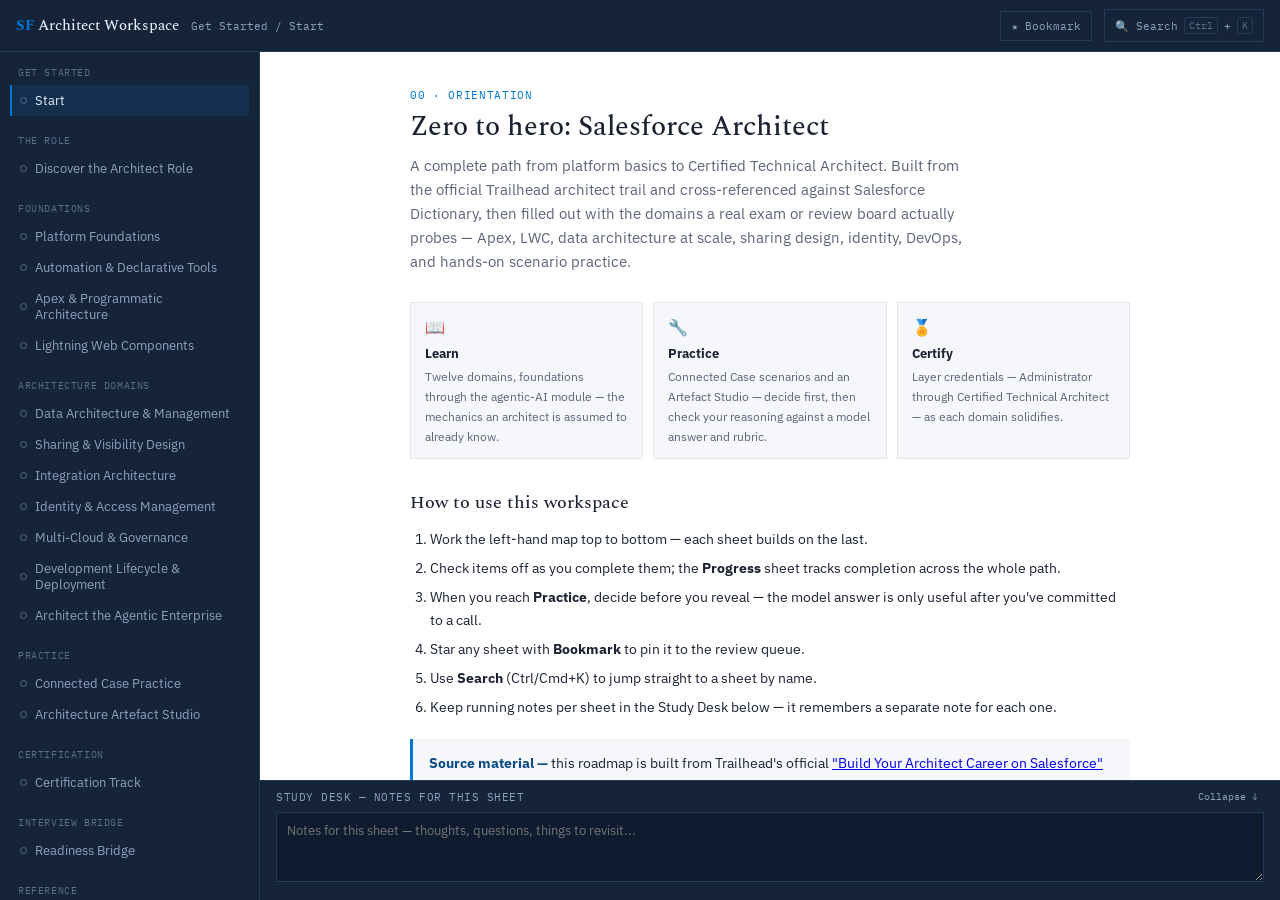
==== commit 51b9d267: "Expand to zero-to-hero curriculum: Apex, LWC, Data Architecture, Sharing & Visibility, IAM, DevOps, " ====
--- a/index.html
+++ b/index.html
@@ -4,7 +4,7 @@
 <meta charset="UTF-8">
 <meta name="viewport" content="width=device-width, initial-scale=1.0">
 <title>Salesforce Architect Career Workspace</title>
-<meta name="description" content="A certification and career workspace for the path to Salesforce Architect — built from the official Trailhead architect trail and Salesforce Dictionary resources.">
+<meta name="description" content="A zero-to-hero Salesforce Architect curriculum: platform foundations, Apex, LWC, data architecture, sharing design, integration, identity, DevOps, and hands-on Connected Case practice.">
 <link rel="stylesheet" href="styles.css">
 </head>
 <body>
--- a/styles.css
+++ b/styles.css
@@ -314,6 +314,78 @@
 .mini-bar{height:4px;background:var(--canvas-border);width:100px;display:inline-block;margin-right:8px;position:relative;top:-1px;}
 .mini-bar-fill{height:100%;background:var(--accent);}
 
+/* ---- Scenario / Connected Case practice ---- */
+.scenario-card{
+  border:1px solid var(--canvas-border);
+  background:var(--canvas-panel);
+  padding:16px 18px;
+  margin-bottom:22px;
+}
+.scenario-num{
+  font-family:'IBM Plex Mono',monospace;
+  font-size:10px;
+  letter-spacing:0.06em;
+  color:var(--accent);
+  margin:0 0 4px;
+}
+.scenario-title{
+  font-family:'Spectral',serif;
+  font-size:17px;
+  font-weight:500;
+  margin:0 0 8px;
+  color:var(--canvas-ink);
+}
+.scenario-prompt{
+  background:#EDF3FB;
+  border-left:3px solid var(--accent);
+  padding:10px 12px;
+  font-size:13.5px;
+  line-height:1.55;
+  color:var(--canvas-ink);
+  margin:10px 0 12px;
+}
+.scenario-prompt b{color:var(--accent-dim);}
+
+details.reveal{
+  margin-top:14px;
+  border-top:1px dashed var(--canvas-border);
+  padding-top:12px;
+}
+details.reveal summary{
+  cursor:pointer;
+  font-family:'IBM Plex Mono',monospace;
+  font-size:11px;
+  letter-spacing:0.03em;
+  color:var(--accent);
+  list-style:none;
+  user-select:none;
+}
+details.reveal summary::-webkit-details-marker{display:none;}
+details.reveal summary::before{content:'▸ ';}
+details.reveal[open] summary::before{content:'▾ ';}
+details.reveal .reveal-body{padding-top:12px;}
+.rubric-label{
+  font-family:'IBM Plex Mono',monospace;
+  font-size:10.5px;
+  letter-spacing:0.04em;
+  color:var(--canvas-ink-muted);
+  text-transform:uppercase;
+  margin:14px 0 4px;
+}
+
+/* ---- Artefact studio ---- */
+pre.adr-template{
+  background:#1B2333;
+  color:#DCE3F0;
+  font-family:'IBM Plex Mono',monospace;
+  font-size:12px;
+  line-height:1.6;
+  padding:16px 18px;
+  overflow-x:auto;
+  margin:0 0 16px;
+  white-space:pre-wrap;
+}
+
 /* ---- Study desk ---- */
 .study-desk{
   border-top:1px solid var(--shell-border);
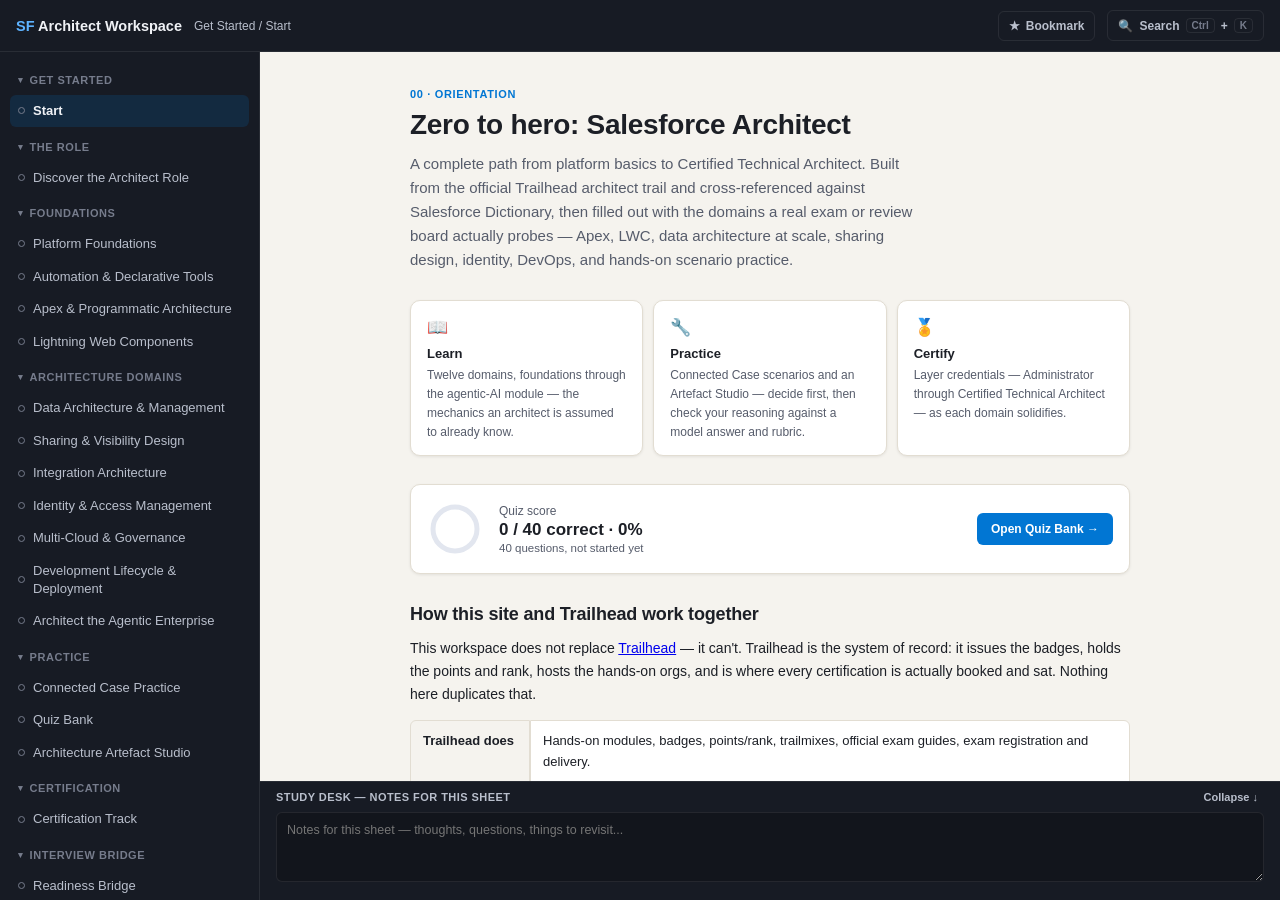
==== commit 994a2298: "Redesign to match SAPEACertification's visual language Adopt system font stack, warm-cream canvas wi" ====
--- a/index.html
+++ b/index.html
@@ -5,6 +5,7 @@
 <meta name="viewport" content="width=device-width, initial-scale=1.0">
 <title>Salesforce Architect Career Workspace</title>
 <meta name="description" content="A zero-to-hero Salesforce Architect curriculum: platform foundations, Apex, LWC, data architecture, sharing design, integration, identity, DevOps, and hands-on Connected Case practice.">
+<link rel="icon" type="image/svg+xml" href="favicon.svg">
 <link rel="stylesheet" href="styles.css">
 </head>
 <body>
@@ -15,8 +16,8 @@
     <div class="brand"><b>SF</b>&nbsp;Architect Workspace</div>
     <div class="context-current" id="context-current"></div>
     <div class="context-spacer"></div>
-    <button class="icon-btn" id="bookmark-btn" title="Bookmark this sheet">&#9733; Bookmark</button>
-    <button class="icon-btn" id="search-btn" title="Search the workspace">&#128269; Search <kbd>Ctrl</kbd>+<kbd>K</kbd></button>
+    <button class="icon-btn" id="bookmark-btn" title="Bookmark this sheet">&#9733; <span class="icon-btn-label">Bookmark</span></button>
+    <button class="icon-btn" id="search-btn" title="Search the workspace">&#128269; <span class="icon-btn-label">Search</span> <kbd>Ctrl</kbd>+<kbd>K</kbd></button>
   </div>
 
   <nav class="sidebar" id="sidebar"></nav>
--- a/styles.css
+++ b/styles.css
@@ -1,27 +1,36 @@
 /* Salesforce Architect Career Workspace — design system
-   Dark app shell, light reading canvas, one accent colour. */
-
-@import url('https://fonts.googleapis.com/css2?family=Spectral:wght@400;500;600&family=IBM+Plex+Sans:wght@400;500;600&family=IBM+Plex+Mono:wght@500&display=swap');
+   Dark app shell, warm-paper reading canvas, system font, one accent colour (Salesforce blue). */
 
 :root{
-  --shell-bg:#0F1B2E;
-  --shell-panel:#152438;
-  --shell-panel-2:#1B2E48;
-  --shell-border:#26395A;
-  --shell-ink:#E8ECF5;
-  --shell-ink-muted:#8FA0BF;
-  --shell-ink-faint:#5B6C8C;
+  --shell-bg:#12151c;
+  --shell-panel:#171b24;
+  --shell-panel-2:#1d222c;
+  --shell-border:rgba(255,255,255,0.08);
+  --shell-ink:#f0f2f6;
+  --shell-ink-muted:#b9bfcc;
+  --shell-ink-faint:#767c8c;
   --accent:#0176D3;
-  --accent-dim:#0B4A82;
-  --accent-soft:rgba(1,118,211,0.14);
-  --canvas-bg:#FFFFFF;
-  --canvas-ink:#1B2333;
-  --canvas-ink-muted:#5B6478;
-  --canvas-border:#E2E6EF;
-  --canvas-panel:#F5F7FB;
-  --green:#2E844A;
-  --green-soft:rgba(46,132,74,0.12);
-  --amber:#B8860B;
+  --accent-dim:#045a9e;
+  --accent-on-dark:#5eb3ff;
+  --accent-soft:rgba(1,118,211,0.16);
+  --accent-pale:#e8f2fc;
+  --canvas-bg:#f5f3ee;
+  --paper:#ffffff;
+  --paper-border:#e2ddd2;
+  --canvas-ink:#1c1f26;
+  --canvas-ink-muted:#565c6b;
+  --canvas-ink-faint:#83889a;
+  --green:#1e6b42;
+  --green-pale:#e7f1ea;
+  --amber:#93650a;
+  --amber-pale:#f7efdd;
+  --red:#a1281f;
+  --red-pale:#f8ebe9;
+  --radius:10px;
+  --radius-sm:6px;
+  --shadow:0 1px 3px rgba(0,0,0,0.08);
+  --shadow-lg:0 8px 24px rgba(0,0,0,0.35);
+  --font:-apple-system, BlinkMacSystemFont, 'Segoe UI', Roboto, Oxygen, Ubuntu, sans-serif;
 }
 
 *{box-sizing:border-box;}
@@ -29,14 +38,14 @@
 body{
   margin:0;
   background:var(--shell-bg);
-  font-family:'IBM Plex Sans',sans-serif;
+  font-family:var(--font);
   color:var(--shell-ink);
   overflow:hidden;
 }
 
 .app{
   display:grid;
-  grid-template-columns:260px 1fr;
+  grid-template-columns:minmax(0,260px) minmax(0,1fr);
   grid-template-rows:52px 1fr;
   height:100vh;
 }
@@ -50,31 +59,34 @@
   padding:0 16px;
   background:var(--shell-panel);
   border-bottom:1px solid var(--shell-border);
+  min-width:0;
+  overflow:hidden;
 }
 .nav-toggle{
   display:none;
   background:none;
   border:1px solid var(--shell-border);
+  border-radius:var(--radius-sm);
   color:var(--shell-ink);
   width:32px;height:32px;
   cursor:pointer;
   font-size:14px;
 }
 .brand{
-  font-family:'Spectral',serif;
-  font-size:15px;
-  font-weight:500;
+  font-size:14.5px;
+  font-weight:700;
   color:var(--shell-ink);
   white-space:nowrap;
 }
-.brand b{color:var(--accent);}
+.brand b{color:var(--accent-on-dark);}
 .context-current{
-  font-family:'IBM Plex Mono',monospace;
-  font-size:11px;
+  font-size:12px;
   color:var(--shell-ink-muted);
   white-space:nowrap;
   overflow:hidden;
   text-overflow:ellipsis;
+  min-width:0;
+  flex-shrink:1;
 }
 .context-spacer{flex:1;}
 .icon-btn{
@@ -83,21 +95,24 @@
   gap:6px;
   background:none;
   border:1px solid var(--shell-border);
+  border-radius:var(--radius-sm);
   color:var(--shell-ink-muted);
-  font-family:'IBM Plex Mono',monospace;
-  font-size:11px;
+  font-family:var(--font);
+  font-size:12px;
+  font-weight:600;
   padding:7px 10px;
   cursor:pointer;
   white-space:nowrap;
 }
-.icon-btn:hover{border-color:var(--accent);color:var(--shell-ink);}
+.icon-btn:hover{border-color:var(--accent-on-dark);color:var(--shell-ink);}
 .icon-btn.active{border-color:var(--amber);color:var(--amber);}
 kbd{
-  font-family:'IBM Plex Mono',monospace;
-  font-size:9.5px;
+  font-family:var(--font);
+  font-size:10px;
+  font-weight:600;
   border:1px solid var(--shell-border);
-  border-radius:3px;
-  padding:1px 4px;
+  border-radius:4px;
+  padding:1px 5px;
   color:var(--shell-ink-faint);
 }
 
@@ -108,32 +123,48 @@
   overflow-y:auto;
   padding:14px 10px 40px;
 }
-.nav-group{margin-bottom:18px;}
+.nav-group{margin-bottom:6px;}
 .nav-group-label{
-  font-family:'IBM Plex Mono',monospace;
-  font-size:10px;
-  letter-spacing:0.06em;
+  display:flex;
+  align-items:center;
+  gap:6px;
+  font-size:11px;
+  font-weight:700;
+  letter-spacing:0.05em;
   color:var(--shell-ink-faint);
   text-transform:uppercase;
-  margin:0 0 6px;
-  padding:0 8px;
-}
+  margin:0;
+  padding:8px 8px;
+  cursor:pointer;
+  border-radius:var(--radius-sm);
+  user-select:none;
+}
+.nav-group-label:hover{color:var(--shell-ink-muted);background:var(--shell-panel-2);}
+.nav-group-chevron{
+  display:inline-block;
+  transition:transform 0.15s ease;
+  font-size:9px;
+}
+.nav-group.collapsed .nav-group-chevron{transform:rotate(-90deg);}
+.nav-group.collapsed .nav-group-items{display:none;}
 .nav-item{
   display:flex;
   align-items:center;
   gap:8px;
   padding:7px 8px;
-  cursor:pointer;
-  border-left:2px solid transparent;
-  font-size:12.5px;
+  margin:1px 0;
+  cursor:pointer;
+  border-radius:var(--radius-sm);
+  font-size:13px;
+  font-weight:500;
   color:var(--shell-ink-muted);
   line-height:1.35;
 }
 .nav-item:hover{background:var(--shell-panel-2);color:var(--shell-ink);}
 .nav-item.current{
   background:var(--accent-soft);
-  border-left-color:var(--accent);
   color:var(--shell-ink);
+  font-weight:600;
 }
 .nav-dot{
   width:7px;height:7px;
@@ -165,20 +196,20 @@
 .canvas-inner{max-width:720px;margin:0 auto;color:var(--canvas-ink);}
 
 .sheet-eyebrow{
-  font-family:'IBM Plex Mono',monospace;
   font-size:11px;
+  font-weight:700;
   letter-spacing:0.06em;
   color:var(--accent);
   text-transform:uppercase;
   margin:0 0 8px;
 }
 .sheet-title{
-  font-family:'Spectral',serif;
-  font-weight:500;
+  font-weight:700;
   font-size:28px;
   line-height:1.2;
   margin:0 0 10px;
   color:var(--canvas-ink);
+  letter-spacing:-0.01em;
 }
 .sheet-lede{
   font-size:15px;
@@ -190,12 +221,12 @@
 .sheet-meta{
   display:flex;
   gap:16px;
-  font-family:'IBM Plex Mono',monospace;
-  font-size:11px;
+  font-size:12px;
+  font-weight:600;
   color:var(--canvas-ink-muted);
   margin-bottom:24px;
   padding-bottom:16px;
-  border-bottom:1px solid var(--canvas-border);
+  border-bottom:1px solid var(--paper-border);
 }
 
 .kad-strip{
@@ -205,20 +236,22 @@
   margin-bottom:28px;
 }
 .kad-card{
-  background:var(--canvas-panel);
-  border:1px solid var(--canvas-border);
-  padding:12px 14px;
-}
-.kad-card .k-icon{font-size:16px;margin-bottom:6px;display:block;}
-.kad-card b{display:block;font-size:12.5px;margin-bottom:4px;color:var(--canvas-ink);}
-.kad-card span{font-size:11.5px;line-height:1.5;color:var(--canvas-ink-muted);}
+  background:var(--paper);
+  border:1px solid var(--paper-border);
+  border-radius:var(--radius);
+  box-shadow:var(--shadow);
+  padding:14px 16px;
+}
+.kad-card .k-icon{font-size:17px;margin-bottom:6px;display:block;}
+.kad-card b{display:block;font-size:13px;margin-bottom:4px;color:var(--canvas-ink);}
+.kad-card span{font-size:12px;line-height:1.5;color:var(--canvas-ink-muted);}
 
 h2.section-h{
-  font-family:'Spectral',serif;
   font-size:18px;
-  font-weight:500;
+  font-weight:700;
   margin:30px 0 12px;
   color:var(--canvas-ink);
+  letter-spacing:-0.01em;
 }
 p.body-text{
   font-size:14px;
@@ -242,37 +275,45 @@
   gap:10px;
   align-items:flex-start;
   padding:10px 0;
-  border-top:1px solid var(--canvas-border);
+  border-top:1px solid var(--paper-border);
 }
 .item-row:first-child{border-top:none;}
 .item-row input[type=checkbox]{
   appearance:none;-webkit-appearance:none;
   width:16px;height:16px;
   border:1px solid #C3CCDC;
+  border-radius:4px;
   margin-top:2px;
   flex-shrink:0;
   cursor:pointer;
   position:relative;
 }
-.item-row input[type=checkbox]:checked{background:var(--green-soft);border-color:var(--green);}
+.item-row input[type=checkbox]:checked{background:var(--green-pale);border-color:var(--green);}
 .item-row input[type=checkbox]:checked::after{
   content:'';position:absolute;left:4px;top:1px;
   width:5px;height:9px;border:solid var(--green);border-width:0 2px 2px 0;
   transform:rotate(40deg);
 }
 .item-row .item-text{flex:1;}
-.item-row .item-title{font-size:13.5px;color:var(--canvas-ink);margin:0 0 2px;font-weight:500;}
+.item-row .item-title{font-size:13.5px;color:var(--canvas-ink);margin:0 0 2px;font-weight:600;}
 .item-row .item-title.checked{color:#9AA3B5;text-decoration:line-through;font-weight:400;}
 .item-row .item-note{font-size:12.5px;color:var(--canvas-ink-muted);line-height:1.5;margin:0;}
+.item-link{color:var(--accent);text-decoration:none;font-weight:600;white-space:nowrap;}
+.item-link:hover{text-decoration:underline;}
 .item-row .item-tag{
-  font-family:'IBM Plex Mono',monospace;
-  font-size:9.5px;color:var(--canvas-ink-muted);
+  font-size:11px;font-weight:600;
+  color:var(--canvas-ink-muted);
+  background:var(--canvas-bg);
+  border-radius:var(--radius-sm);
+  padding:2px 7px;
   white-space:nowrap;margin-top:2px;
 }
 
 .callout{
-  background:var(--canvas-panel);
+  background:var(--paper);
+  border:1px solid var(--paper-border);
   border-left:3px solid var(--accent);
+  border-radius:var(--radius-sm);
   padding:14px 16px;
   margin:20px 0;
   font-size:13.5px;
@@ -282,62 +323,158 @@
 .callout b{color:var(--accent-dim);}
 .callout.amber{border-left-color:var(--amber);}
 
+.division-table{width:100%;border-collapse:separate;border-spacing:0;margin:0 0 16px;}
+.division-table td{
+  padding:10px 12px;
+  border:1px solid var(--paper-border);
+  background:var(--paper);
+  font-size:13px;
+  line-height:1.55;
+  color:var(--canvas-ink);
+  vertical-align:top;
+}
+.division-table tr:first-child td:first-child{border-top-left-radius:var(--radius-sm);}
+.division-table tr:first-child td:last-child{border-top-right-radius:var(--radius-sm);}
+.division-table tr:last-child td:first-child{border-bottom-left-radius:var(--radius-sm);}
+.division-table tr:last-child td:last-child{border-bottom-right-radius:var(--radius-sm);}
+.division-table td:first-child{
+  width:120px;
+  background:var(--canvas-bg);
+  white-space:nowrap;
+  font-weight:600;
+}
+
 .resource-list{margin:0 0 16px;padding:0;list-style:none;}
 .resource-list li{
   padding:12px 14px;
-  border:1px solid var(--canvas-border);
+  background:var(--paper);
+  border:1px solid var(--paper-border);
+  border-radius:var(--radius);
+  box-shadow:var(--shadow);
   margin-bottom:8px;
 }
-.resource-list .r-title{font-size:13.5px;font-weight:500;color:var(--canvas-ink);margin:0 0 4px;}
+.resource-list .r-title{font-size:13.5px;font-weight:700;color:var(--canvas-ink);margin:0 0 4px;}
 .resource-list .r-desc{font-size:12.5px;color:var(--canvas-ink-muted);line-height:1.5;margin:0 0 8px;}
-.resource-list a{color:var(--accent);text-decoration:none;font-size:12.5px;font-family:'IBM Plex Mono',monospace;}
+.resource-list a{color:var(--accent);text-decoration:none;font-size:12.5px;font-weight:600;}
 .resource-list a:hover{text-decoration:underline;}
 
 .progress-summary{
   display:flex;
   align-items:center;
   gap:16px;
-  background:var(--canvas-panel);
-  border:1px solid var(--canvas-border);
+  background:var(--paper);
+  border:1px solid var(--paper-border);
+  border-radius:var(--radius);
+  box-shadow:var(--shadow);
   padding:16px;
   margin-bottom:24px;
 }
 .progress-ring{width:56px;height:56px;flex-shrink:0;}
 .progress-summary .p-label{font-size:12px;color:var(--canvas-ink-muted);margin:0 0 2px;}
-.progress-summary .p-count{font-family:'IBM Plex Mono',monospace;font-size:17px;color:var(--canvas-ink);margin:0;}
+.progress-summary .p-count{font-size:17px;font-weight:700;color:var(--canvas-ink);margin:0;}
+
+.quiz-summary-tile{margin-bottom:24px;}
+.quiz-summary-sub{
+  font-size:11.5px;
+  color:var(--canvas-ink-muted);
+  margin:2px 0 0;
+}
+.quiz-summary-link{
+  margin-left:auto;
+  flex-shrink:0;
+  font-size:12px;
+  font-weight:700;
+  color:#fff;
+  background:var(--accent);
+  text-decoration:none;
+  border-radius:var(--radius-sm);
+  padding:9px 14px;
+  white-space:nowrap;
+}
+.quiz-summary-link:hover{background:var(--accent-dim);}
+
+.th-profile-card{
+  background:var(--paper);
+  border:1px solid var(--paper-border);
+  border-radius:var(--radius);
+  box-shadow:var(--shadow);
+  padding:14px 16px;
+  margin-bottom:24px;
+}
+.th-profile-grid{
+  display:grid;
+  grid-template-columns:1fr 1fr;
+  gap:12px;
+  margin-bottom:12px;
+}
+.th-profile-grid label{
+  display:flex;
+  flex-direction:column;
+  gap:4px;
+  font-size:11px;
+  font-weight:700;
+  letter-spacing:0.03em;
+  color:var(--canvas-ink-muted);
+  text-transform:uppercase;
+}
+.th-profile-grid input{
+  font-family:var(--font);
+  font-size:13px;
+  color:var(--canvas-ink);
+  background:var(--canvas-bg);
+  border:1px solid var(--paper-border);
+  border-radius:var(--radius-sm);
+  padding:7px 9px;
+  text-transform:none;
+  letter-spacing:normal;
+  font-weight:400;
+}
+.th-profile-grid input:focus{outline:2px solid var(--accent);outline-offset:-1px;}
+.th-profile-link{
+  font-size:12.5px;
+  font-weight:600;
+  color:var(--accent);
+  text-decoration:none;
+}
+.th-profile-link:hover{text-decoration:underline;}
+@media(max-width:520px){
+  .th-profile-grid{grid-template-columns:1fr;}
+}
 
 .sheet-progress-table{width:100%;border-collapse:collapse;margin-bottom:20px;}
-.sheet-progress-table td{padding:8px 4px;border-top:1px solid var(--canvas-border);font-size:13px;}
-.sheet-progress-table td:first-child{color:var(--canvas-ink);cursor:pointer;}
+.sheet-progress-table td{padding:9px 4px;border-top:1px solid var(--paper-border);font-size:13px;}
+.sheet-progress-table td:first-child{color:var(--canvas-ink);font-weight:600;cursor:pointer;}
 .sheet-progress-table td:first-child:hover{color:var(--accent);}
-.sheet-progress-table td:last-child{font-family:'IBM Plex Mono',monospace;font-size:11px;color:var(--canvas-ink-muted);text-align:right;}
-.mini-bar{height:4px;background:var(--canvas-border);width:100px;display:inline-block;margin-right:8px;position:relative;top:-1px;}
+.sheet-progress-table td:last-child{font-size:12px;font-weight:600;color:var(--canvas-ink-muted);text-align:right;}
+.mini-bar{height:5px;background:var(--paper-border);border-radius:3px;width:100px;display:inline-block;margin-right:8px;position:relative;top:-1px;overflow:hidden;}
 .mini-bar-fill{height:100%;background:var(--accent);}
 
 /* ---- Scenario / Connected Case practice ---- */
 .scenario-card{
-  border:1px solid var(--canvas-border);
-  background:var(--canvas-panel);
+  border:1px solid var(--paper-border);
+  background:var(--paper);
+  border-radius:var(--radius);
+  box-shadow:var(--shadow);
   padding:16px 18px;
   margin-bottom:22px;
 }
 .scenario-num{
-  font-family:'IBM Plex Mono',monospace;
-  font-size:10px;
-  letter-spacing:0.06em;
+  font-size:11px;
+  font-weight:700;
+  letter-spacing:0.05em;
   color:var(--accent);
   margin:0 0 4px;
 }
 .scenario-title{
-  font-family:'Spectral',serif;
   font-size:17px;
-  font-weight:500;
+  font-weight:700;
   margin:0 0 8px;
   color:var(--canvas-ink);
 }
 .scenario-prompt{
-  background:#EDF3FB;
+  background:var(--accent-pale);
   border-left:3px solid var(--accent);
+  border-radius:var(--radius-sm);
   padding:10px 12px;
   font-size:13.5px;
   line-height:1.55;
@@ -348,14 +485,14 @@
 
 details.reveal{
   margin-top:14px;
-  border-top:1px dashed var(--canvas-border);
+  border-top:1px dashed var(--paper-border);
   padding-top:12px;
 }
 details.reveal summary{
   cursor:pointer;
-  font-family:'IBM Plex Mono',monospace;
-  font-size:11px;
-  letter-spacing:0.03em;
+  font-size:12px;
+  font-weight:700;
+  letter-spacing:0.02em;
   color:var(--accent);
   list-style:none;
   user-select:none;
@@ -365,22 +502,117 @@
 details.reveal[open] summary::before{content:'▾ ';}
 details.reveal .reveal-body{padding-top:12px;}
 .rubric-label{
-  font-family:'IBM Plex Mono',monospace;
-  font-size:10.5px;
-  letter-spacing:0.04em;
+  font-size:11px;
+  font-weight:700;
+  letter-spacing:0.03em;
   color:var(--canvas-ink-muted);
   text-transform:uppercase;
   margin:14px 0 4px;
 }
 
+/* ---- Quiz bank ---- */
+.quiz-controls{
+  display:flex;
+  align-items:center;
+  gap:14px;
+  flex-wrap:wrap;
+  background:var(--paper);
+  border:1px solid var(--paper-border);
+  border-radius:var(--radius);
+  box-shadow:var(--shadow);
+  padding:12px 14px;
+  margin-bottom:20px;
+}
+.quiz-controls select{
+  font-family:var(--font);
+  font-size:12.5px;
+  padding:7px 9px;
+  border:1px solid var(--paper-border);
+  border-radius:var(--radius-sm);
+  background:var(--canvas-bg);
+  color:var(--canvas-ink);
+}
+.quiz-score{
+  font-size:12px;
+  font-weight:600;
+  color:var(--canvas-ink-muted);
+}
+.quiz-score b{color:var(--canvas-ink);}
+.quiz-score-total{color:var(--canvas-ink-muted);}
+.quiz-reset-btn{
+  margin-left:auto;
+  background:none;
+  border:1px solid var(--paper-border);
+  border-radius:var(--radius-sm);
+  color:var(--canvas-ink-muted);
+  font-family:var(--font);
+  font-size:11.5px;
+  font-weight:600;
+  padding:7px 11px;
+  cursor:pointer;
+}
+.quiz-reset-btn:hover{border-color:var(--accent);color:var(--accent-dim);}
+
+.quiz-q{
+  border:1px solid var(--paper-border);
+  background:var(--paper);
+  border-radius:var(--radius);
+  box-shadow:var(--shadow);
+  padding:14px 16px;
+  margin-bottom:14px;
+}
+.quiz-domain-tag{
+  font-size:11px;
+  font-weight:700;
+  letter-spacing:0.04em;
+  color:var(--accent);
+  text-transform:uppercase;
+  margin:0 0 6px;
+}
+.quiz-question-text{
+  font-size:14px;
+  font-weight:600;
+  color:var(--canvas-ink);
+  line-height:1.5;
+  margin:0 0 10px;
+}
+.quiz-choices{display:flex;flex-direction:column;gap:6px;}
+.quiz-choice{
+  display:flex;
+  align-items:flex-start;
+  gap:8px;
+  font-size:13px;
+  line-height:1.5;
+  color:var(--canvas-ink);
+  padding:7px 9px;
+  border:1px solid var(--paper-border);
+  border-radius:var(--radius-sm);
+  cursor:pointer;
+}
+.quiz-choice:hover{border-color:var(--accent);}
+.quiz-choice input{margin-top:3px;flex-shrink:0;}
+.quiz-choice.correct{border-color:var(--green);background:var(--green-pale);}
+.quiz-choice.incorrect{border-color:var(--red);background:var(--red-pale);}
+.quiz-explain{
+  margin:12px 0 0;
+  padding:10px 12px;
+  border-radius:var(--radius-sm);
+  font-size:12.5px;
+  line-height:1.55;
+  background:var(--canvas-bg);
+}
+.quiz-explain.right{border-left:3px solid var(--green);color:var(--canvas-ink);}
+.quiz-explain.wrong{border-left:3px solid var(--red);color:var(--canvas-ink);}
+
 /* ---- Artefact studio ---- */
 pre.adr-template{
-  background:#1B2333;
+  background:var(--shell-bg);
   color:#DCE3F0;
-  font-family:'IBM Plex Mono',monospace;
+  font-family:ui-monospace, SFMono-Regular, Menlo, Consolas, monospace;
   font-size:12px;
   line-height:1.6;
   padding:16px 18px;
+  border-radius:var(--radius);
   overflow-x:auto;
   margin:0 0 16px;
   white-space:pre-wrap;
@@ -401,15 +633,15 @@
   cursor:pointer;
 }
 .desk-title{
-  font-family:'IBM Plex Mono',monospace;
-  font-size:10.5px;
-  letter-spacing:0.05em;
+  font-size:11px;
+  font-weight:700;
+  letter-spacing:0.04em;
   color:var(--shell-ink-muted);
   text-transform:uppercase;
 }
 .desk-collapse{
   background:none;border:none;color:var(--shell-ink-muted);
-  font-family:'IBM Plex Mono',monospace;font-size:10px;cursor:pointer;
+  font-family:var(--font);font-size:11px;font-weight:600;cursor:pointer;
 }
 .desk-body{padding:0 16px 14px;}
 .study-desk.collapsed .desk-body{display:none;}
@@ -417,12 +649,13 @@
   width:100%;min-height:70px;
   background:var(--shell-bg);
   border:1px solid var(--shell-border);
+  border-radius:var(--radius-sm);
   color:var(--shell-ink);
-  font-family:'IBM Plex Sans',sans-serif;
+  font-family:var(--font);
   font-size:12.5px;line-height:1.5;
   padding:8px 10px;resize:vertical;
 }
-.study-desk textarea:focus{outline:1px solid var(--accent);}
+.study-desk textarea:focus{outline:2px solid var(--accent-on-dark);outline-offset:-1px;}
 
 /* ---- Search overlay ---- */
 .search-overlay{
@@ -438,8 +671,10 @@
 .search-box{
   width:90%;max-width:480px;
   background:var(--shell-panel);
-  border:1px solid var(--accent);
-  box-shadow:0 12px 40px rgba(0,0,0,0.4);
+  border:1px solid var(--shell-border);
+  border-radius:var(--radius);
+  box-shadow:var(--shadow-lg);
+  overflow:hidden;
 }
 .search-box input{
   width:100%;
@@ -448,7 +683,7 @@
   color:var(--shell-ink);
   font-size:14px;
   padding:14px 16px;
-  font-family:'IBM Plex Sans',sans-serif;
+  font-family:var(--font);
 }
 .search-box input:focus{outline:none;}
 .search-results{max-height:280px;overflow-y:auto;}
@@ -460,7 +695,7 @@
   display:flex;justify-content:space-between;gap:10px;
 }
 .search-result:hover, .search-result.active{background:var(--shell-panel-2);color:var(--shell-ink);}
-.search-result .sr-group{font-family:'IBM Plex Mono',monospace;font-size:10px;color:var(--shell-ink-faint);}
+.search-result .sr-group{font-size:11px;font-weight:600;color:var(--shell-ink-faint);}
 .search-empty{padding:16px;font-size:12.5px;color:var(--shell-ink-faint);}
 
 /* ---- Responsive ---- */
@@ -477,6 +712,9 @@
   .canvas{padding:24px 18px 48px;}
   .kad-strip{grid-template-columns:1fr;}
   .sheet-title{font-size:22px;}
+  .context-current{display:none;}
+  .icon-btn kbd{display:none;}
+  .icon-btn span.icon-btn-label{display:none;}
 }
 
 ::-webkit-scrollbar{width:10px;height:10px;}
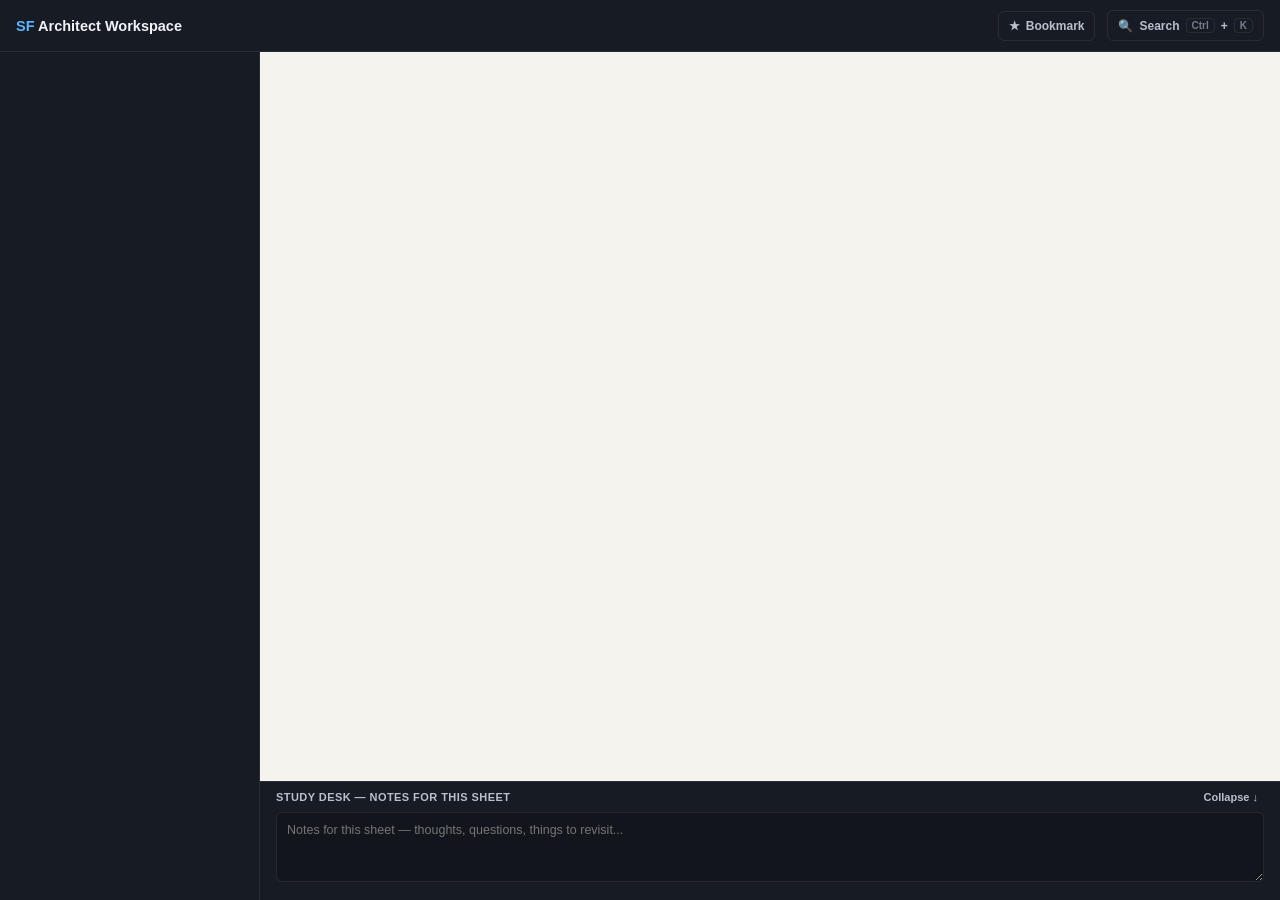
==== commit 33cd21eb: "fix: add missing functions and defer attribute to scripts Co-authored-by: aider (ollama_chat/qwen2.5" ====
--- a/index.html
+++ b/index.html
@@ -45,6 +45,6 @@
   </div>
 </div>
 
-<script src="app.js"></script>
+<script src="app.js" defer></script>
 </body>
 </html>
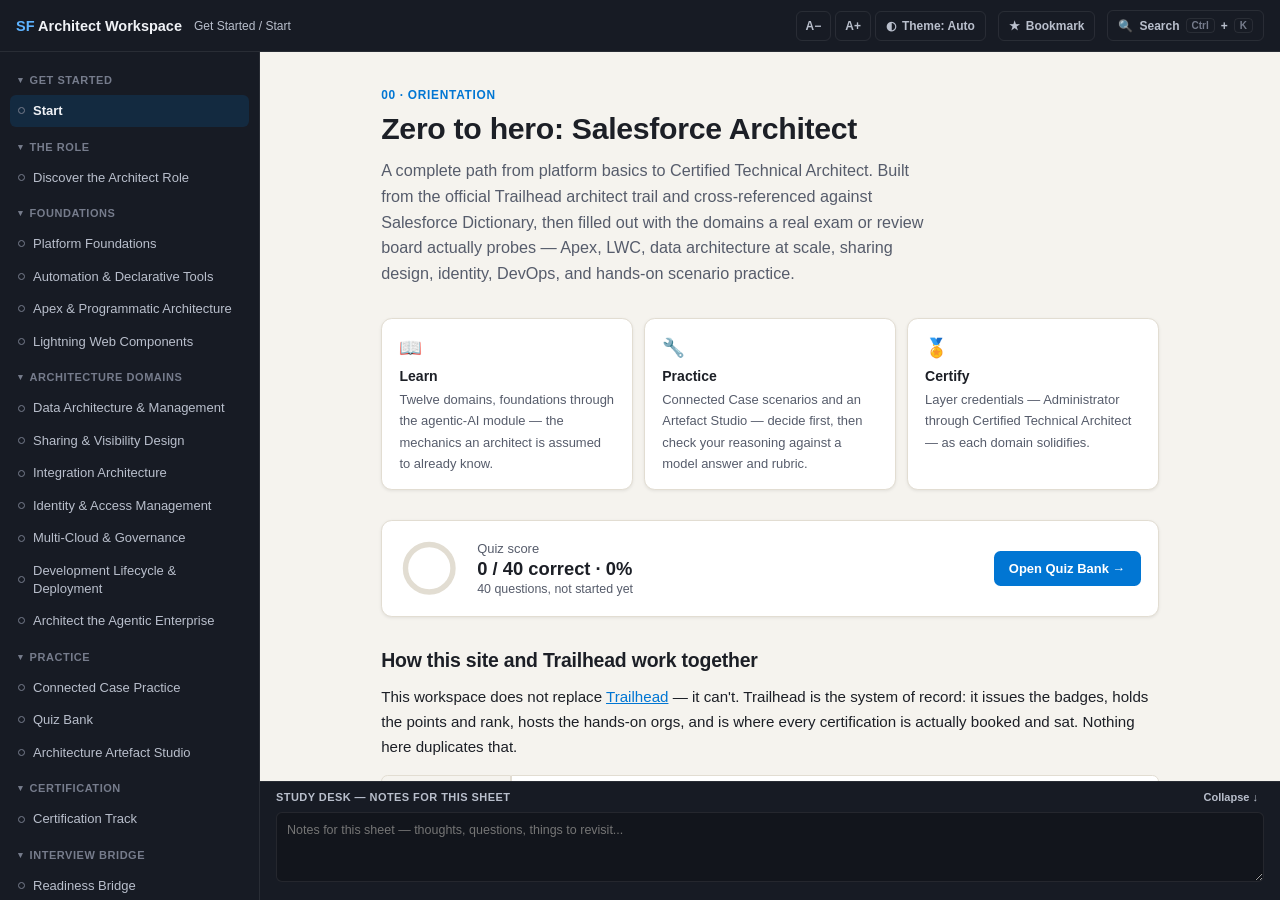
==== commit a50b037c: "Add text size and theme controls, restore working app.js A-/A+ scale the reading canvas; Theme cycle" ====
--- a/index.html
+++ b/index.html
@@ -7,15 +7,78 @@
 <meta name="description" content="A zero-to-hero Salesforce Architect curriculum: platform foundations, Apex, LWC, data architecture, sharing design, integration, identity, DevOps, and hands-on Connected Case practice.">
 <link rel="icon" type="image/svg+xml" href="favicon.svg">
 <link rel="stylesheet" href="styles.css">
+<script>
+/* Display controls: theme (auto/light/dark) and text size (auto or manual).
+   Runs in <head> so the saved theme and size apply before first paint. */
+(function(){
+  var STEPS = [0.85, 0.92, 1, 1.08, 1.16, 1.25, 1.35];
+  var root = document.documentElement;
+  var dark = window.matchMedia('(prefers-color-scheme: dark)');
+  function get(k, d){ try{ var v = localStorage.getItem(k); return v === null ? d : v; }catch(e){ return d; } }
+  function set(k, v){ try{ localStorage.setItem(k, v); }catch(e){} }
+
+  var themeMode = get('sfaw-theme', 'auto');      // auto | light | dark
+  var sizeMode = get('sfaw-text-scale', 'auto');  // auto | a number from STEPS
+
+  function autoScale(){
+    var w = window.innerWidth;
+    if(w < 480) return 0.92;
+    if(w < 1280) return 1;
+    if(w < 1680) return 1.08;
+    return 1.16;
+  }
+  function scale(){ return sizeMode === 'auto' ? autoScale() : parseFloat(sizeMode); }
+
+  function apply(){
+    var effective = themeMode === 'auto' ? (dark.matches ? 'dark' : 'light') : themeMode;
+    root.setAttribute('data-theme', effective);
+    root.style.setProperty('--text-scale', scale());
+    var t = document.getElementById('theme-btn');
+    if(t){
+      t.querySelector('.icon-btn-label').textContent = 'Theme: ' + themeMode.charAt(0).toUpperCase() + themeMode.slice(1);
+      t.title = 'Theme: ' + themeMode + ' · text ' + Math.round(scale() * 100) + '%' + (sizeMode === 'auto' ? ' (auto)' : '') + ' — click to cycle Auto → Light → Dark';
+    }
+  }
+  function step(dir){
+    var cur = scale(), i = 0, best = Infinity;
+    STEPS.forEach(function(s, idx){ var d = Math.abs(s - cur); if(d < best){ best = d; i = idx; } });
+    i = Math.max(0, Math.min(STEPS.length - 1, i + dir));
+    sizeMode = String(STEPS[i]);
+    set('sfaw-text-scale', sizeMode);
+    apply();
+  }
+
+  apply();
+  dark.addEventListener('change', apply);
+  window.addEventListener('resize', function(){ if(sizeMode === 'auto') apply(); });
+
+  document.addEventListener('DOMContentLoaded', function(){
+    document.getElementById('text-dec').addEventListener('click', function(){ step(-1); });
+    document.getElementById('text-inc').addEventListener('click', function(){ step(1); });
+    document.getElementById('theme-btn').addEventListener('click', function(){
+      themeMode = themeMode === 'auto' ? 'light' : themeMode === 'light' ? 'dark' : 'auto';
+      set('sfaw-theme', themeMode);
+      if(themeMode === 'auto'){ sizeMode = 'auto'; set('sfaw-text-scale', 'auto'); }
+      apply();
+    });
+    apply();
+  });
+})();
+</script>
 </head>
 <body>
 <div class="app">
 
   <div class="context-bar">
     <button class="nav-toggle" id="nav-toggle" aria-label="Toggle navigation" title="Toggle navigation">&#9776;</button>
-    <div class="brand"><b>SF</b>&nbsp;Architect Workspace</div>
+    <div class="brand"><b>SF</b><span class="brand-text">&nbsp;Architect Workspace</span></div>
     <div class="context-current" id="context-current"></div>
     <div class="context-spacer"></div>
+    <div class="display-controls">
+      <button class="icon-btn text-size-btn" id="text-dec" title="Smaller text" aria-label="Smaller text">A&minus;</button>
+      <button class="icon-btn text-size-btn" id="text-inc" title="Larger text" aria-label="Larger text">A+</button>
+      <button class="icon-btn" id="theme-btn" title="Theme">&#9680; <span class="icon-btn-label">Theme: Auto</span></button>
+    </div>
     <button class="icon-btn" id="bookmark-btn" title="Bookmark this sheet">&#9733; <span class="icon-btn-label">Bookmark</span></button>
     <button class="icon-btn" id="search-btn" title="Search the workspace">&#128269; <span class="icon-btn-label">Search</span> <kbd>Ctrl</kbd>+<kbd>K</kbd></button>
   </div>
--- a/styles.css
+++ b/styles.css
@@ -31,7 +31,35 @@
   --shadow:0 1px 3px rgba(0,0,0,0.08);
   --shadow-lg:0 8px 24px rgba(0,0,0,0.35);
   --font:-apple-system, BlinkMacSystemFont, 'Segoe UI', Roboto, Oxygen, Ubuntu, sans-serif;
-}
+  --control-border:#C3CCDC;
+  --text-scale:1;
+  color-scheme:light;
+}
+
+/* Dark theme: only the reading canvas changes; the shell is already dark. */
+html[data-theme="dark"]{
+  --accent:#3d9bf0;
+  --accent-dim:#8cc8ff;
+  --accent-soft:rgba(61,155,240,0.18);
+  --accent-pale:#15283c;
+  --canvas-bg:#14171e;
+  --paper:#1b1f28;
+  --paper-border:#2c323e;
+  --canvas-ink:#e7e9ee;
+  --canvas-ink-muted:#a4aaba;
+  --canvas-ink-faint:#7c8293;
+  --green:#4fb97f;
+  --green-pale:#162a1f;
+  --amber:#d9a441;
+  --amber-pale:#2d2515;
+  --red:#e0685e;
+  --red-pale:#2f1a19;
+  --shadow:0 1px 3px rgba(0,0,0,0.45);
+  --control-border:#4a5263;
+  color-scheme:dark;
+}
+html[data-theme="dark"] .quiz-summary-link{color:#08121f;}
+html[data-theme="dark"] pre.adr-template{background:#0d1016;border:1px solid var(--paper-border);}
 
 *{box-sizing:border-box;}
 html,body{height:100%;}
@@ -106,6 +134,8 @@
 }
 .icon-btn:hover{border-color:var(--accent-on-dark);color:var(--shell-ink);}
 .icon-btn.active{border-color:var(--amber);color:var(--amber);}
+.display-controls{display:flex;align-items:center;gap:4px;}
+.text-size-btn{padding:7px 9px;min-width:34px;justify-content:center;}
 kbd{
   font-family:var(--font);
   font-size:10px;
@@ -193,7 +223,8 @@
   overflow-y:auto;
   padding:36px 44px 60px;
 }
-.canvas-inner{max-width:720px;margin:0 auto;color:var(--canvas-ink);}
+.canvas-inner{max-width:720px;margin:0 auto;color:var(--canvas-ink);zoom:var(--text-scale);}
+:where(.canvas-inner a:not([class])){color:var(--accent);}
 
 .sheet-eyebrow{
   font-size:11px;
@@ -281,7 +312,7 @@
 .item-row input[type=checkbox]{
   appearance:none;-webkit-appearance:none;
   width:16px;height:16px;
-  border:1px solid #C3CCDC;
+  border:1px solid var(--control-border);
   border-radius:4px;
   margin-top:2px;
   flex-shrink:0;
@@ -296,7 +327,7 @@
 }
 .item-row .item-text{flex:1;}
 .item-row .item-title{font-size:13.5px;color:var(--canvas-ink);margin:0 0 2px;font-weight:600;}
-.item-row .item-title.checked{color:#9AA3B5;text-decoration:line-through;font-weight:400;}
+.item-row .item-title.checked{color:var(--canvas-ink-faint);text-decoration:line-through;font-weight:400;}
 .item-row .item-note{font-size:12.5px;color:var(--canvas-ink-muted);line-height:1.5;margin:0;}
 .item-link{color:var(--accent);text-decoration:none;font-weight:600;white-space:nowrap;}
 .item-link:hover{text-decoration:underline;}
@@ -714,7 +745,15 @@
   .sheet-title{font-size:22px;}
   .context-current{display:none;}
   .icon-btn kbd{display:none;}
+  .text-size-btn{min-width:30px;padding:7px 6px;}
   .icon-btn span.icon-btn-label{display:none;}
+}
+
+@media (max-width:600px){
+  .context-bar{gap:6px;padding:0 10px;}
+  .brand-text{display:none;}
+  .icon-btn{padding:7px 8px;}
+  .display-controls{gap:3px;}
 }
 
 ::-webkit-scrollbar{width:10px;height:10px;}
